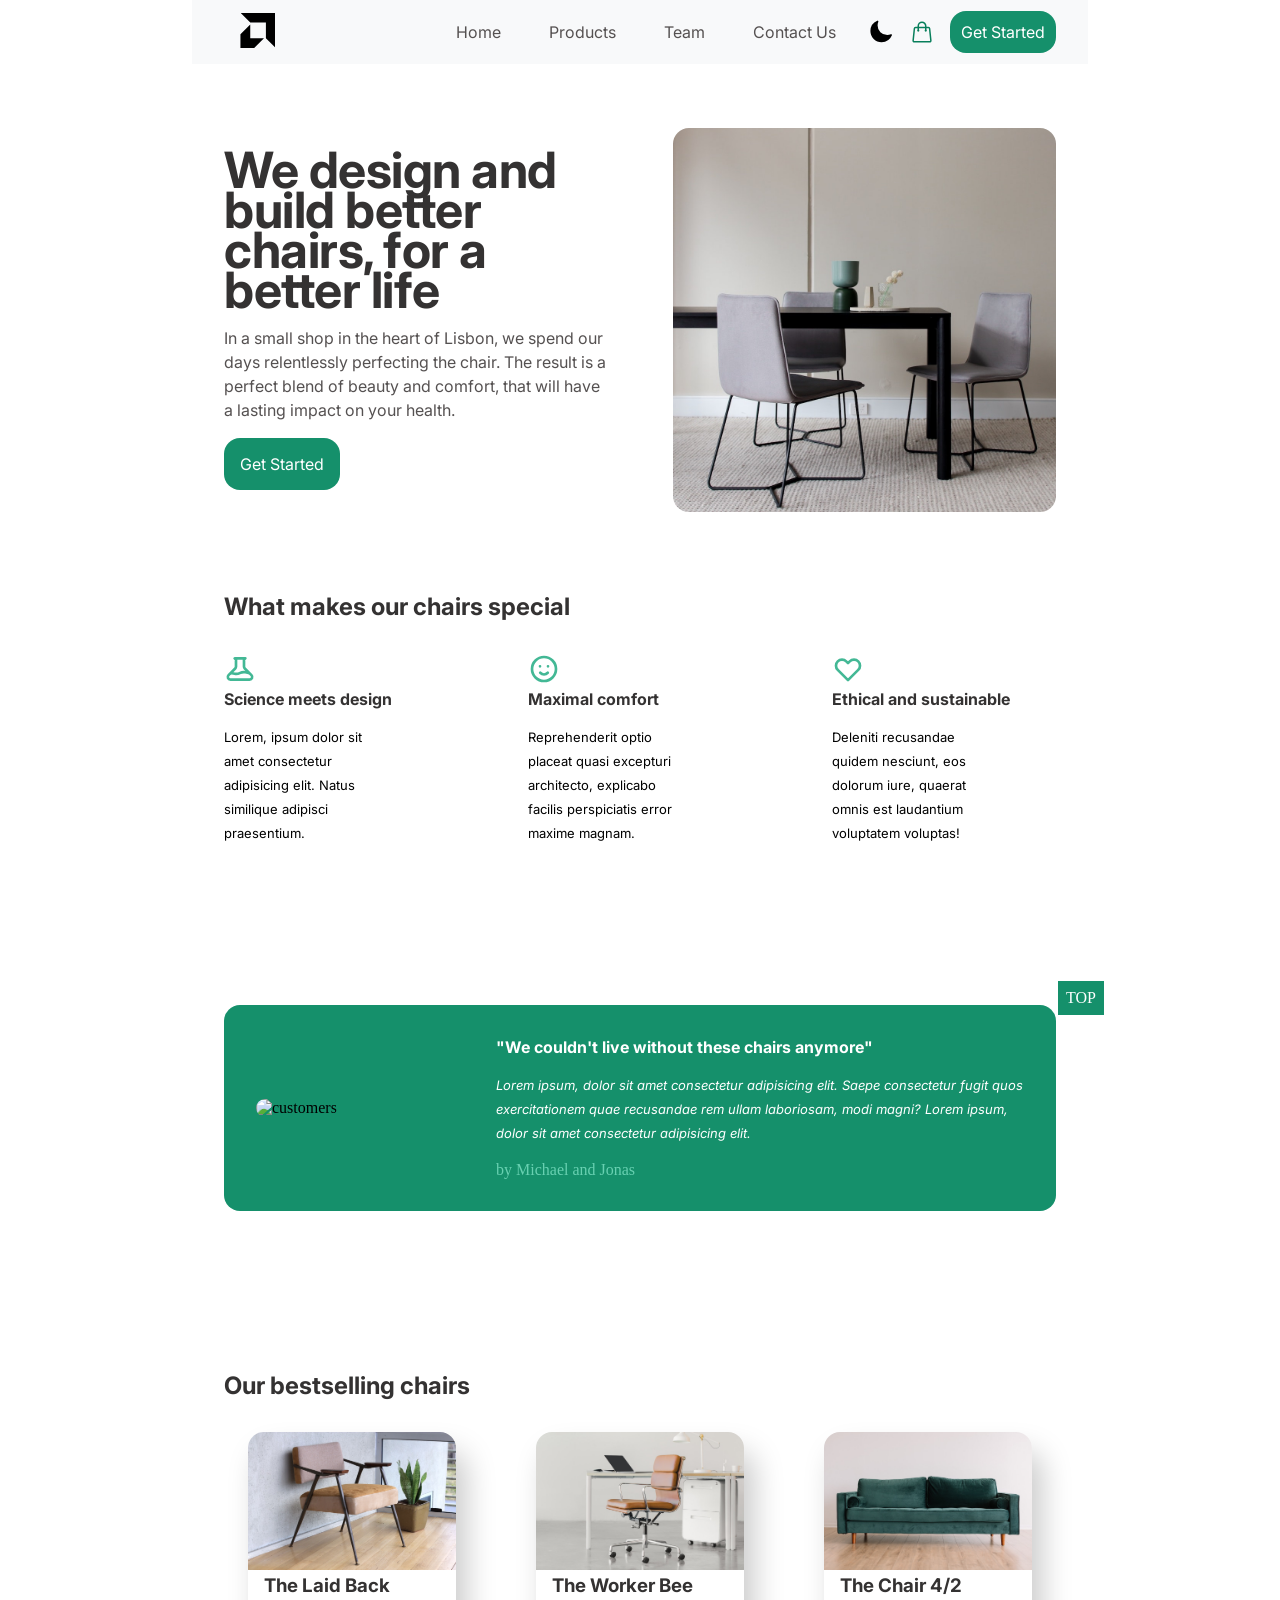
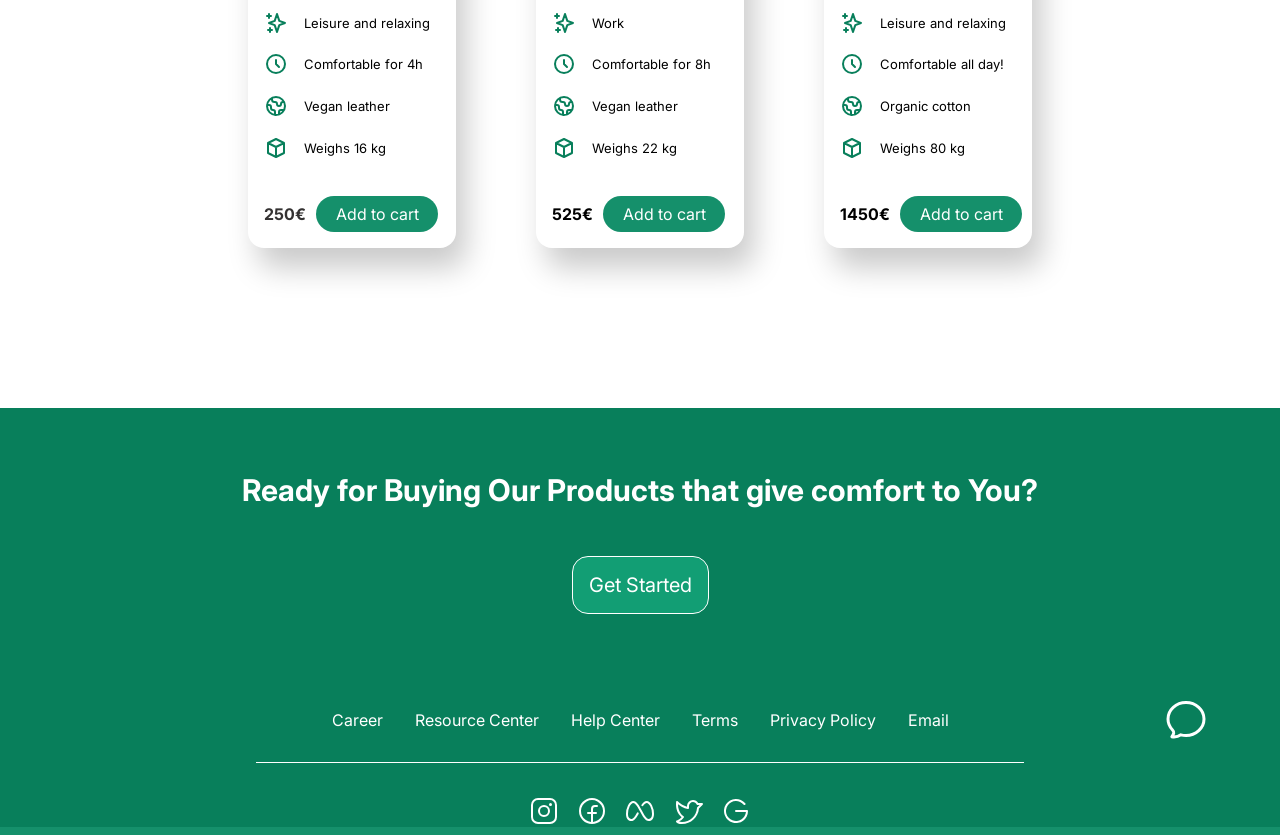
==== ShahidSite.html @ ff683d6e "Initial UI Commit" ====
<!DOCTYPE html>
<html lang="en">
  <head>
    <meta charset="UTF-8" />
    <meta name="viewport" content="width=device-width, initial-scale=1.0" />
    <title>Lahore Furniture</title>
    <link rel="preconnect" href="https://fonts.gstatic.com" />
    <link
      href="https://fonts.googleapis.com/css2?family=Inter:wght@400;500;700&display=swap"
      rel="stylesheet"
    />
    <link rel="stylesheet" href="shahidDesignSite.css" />
    <script defer src="shahidDesign.js"></script>
  </head>
  <body>
    <!-- Navigation bar section  -->
    <div class="Navbar__container NavigationBarBackgroundColor">
      <div class="Navbar__logo">
        <svg
          xmlns="http://www.w3.org/2000/svg"
          width="35"
          height="35"
          class="bi bi-amd"
          viewBox="0 0 16 16"
        >
          <path
            d="m.334 0 4.358 4.359h7.15v7.15l4.358 4.358V0H.334ZM.2 9.72l4.487-4.488v6.281h6.28L6.48 16H.2V9.72Z"
          />
        </svg>
      </div>
      <div class="Navbar__menuContainer">
        <ul class="Navbar__menu">
          <li>
            <a href="#">Home</a>
          </li>
          <li>
            <a href="#products">Products</a>
          </li>
          <li>
            <a href="#">Team</a>
          </li>
          <li>
            <a href="#footer">Contact Us</a>
          </li>
        </ul>
        <svg
          xmlns="http://www.w3.org/2000/svg"
          viewBox="0 0 24 24"
          stroke-width="1.5"
          stroke="currentColor"
          class="w-6 h-6 darkModeIcon"
        >
          <path
            stroke-linecap="round"
            stroke-linejoin="round"
            d="M21.752 15.002A9.718 9.718 0 0118 15.75c-5.385 0-9.75-4.365-9.75-9.75 0-1.33.266-2.597.748-3.752A9.753 9.753 0 003 11.25C3 16.635 7.365 21 12.75 21a9.753 9.753 0 009.002-5.998z"
          />
        </svg>
        <svg
          xmlns="http://www.w3.org/2000/svg"
          fill="none"
          viewBox="0 0 24 24"
          stroke-width="1.5"
          stroke="#087f5b"
          class="w-6 h-6 cartIcon"
        >
          <path
            stroke-linecap="round"
            stroke-linejoin="round"
            d="M15.75 10.5V6a3.75 3.75 0 10-7.5 0v4.5m11.356-1.993l1.263 12c.07.665-.45 1.243-1.119 1.243H4.25a1.125 1.125 0 01-1.12-1.243l1.264-12A1.125 1.125 0 015.513 7.5h12.974c.576 0 1.059.435 1.119 1.007zM8.625 10.5a.375.375 0 11-.75 0 .375.375 0 01.75 0zm7.5 0a.375.375 0 11-.75 0 .375.375 0 01.75 0z"
          />
        </svg>

        <div class="Navbar__getStarted">
          <a class="border_radius" href="#">Get Started</a>
        </div>
      </div>
    </div>
    <!-- <div class="CollectionCart">
      <div class="itemsAdded">
        <ol>
          <li>The Laid Back</li>
          <li>The Laid Back</li>
          <li>The Laid Back</li>
        </ol>
      </div>
    </div> -->
    <!-- Startups Introduction Section  -->
    <div class="Container__companyIntro">
      <header>
        <div class="header__box">
          <h2 class="companyMotivation">
            We design and build better chairs, for a better life
          </h2>

          <p class="CompanyDescription">
            In a small shop in the heart of Lisbon, we spend our days
            relentlessly perfecting the chair. The result is a perfect blend of
            beauty and comfort, that will have a lasting impact on your health.
          </p>
          <a class="border_radius" href="#">Get Started</a>
        </div>
        <img class="border_radius" src="hero.jpg" alt="Photo" />
      </header>

      <section class="section__specialChairs">
        <h2 class="OurSpecialChairs">What makes our chairs special</h2>
        <div class="grids-3-cols">
          <div class="col col1">
            <svg
              xmlns="http://www.w3.org/2000/svg"
              class="features-icon"
              fill="none"
              viewBox="0 0 24 24"
              stroke="currentColor"
            >
              <path
                stroke-linecap="round"
                stroke-linejoin="round"
                stroke-width="2"
                d="M19.428 15.428a2 2 0 00-1.022-.547l-2.387-.477a6 6 0 00-3.86.517l-.318.158a6 6 0 01-3.86.517L6.05 15.21a2 2 0 00-1.806.547M8 4h8l-1 1v5.172a2 2 0 00.586 1.414l5 5c1.26 1.26.367 3.414-1.415 3.414H4.828c-1.782 0-2.674-2.154-1.414-3.414l5-5A2 2 0 009 10.172V5L8 4z"
              />
            </svg>
            <p class="features-title"><strong>Science meets design</strong></p>
            <p class="features-text">
              Lorem, ipsum dolor sit amet consectetur adipisicing elit. Natus
              similique adipisci praesentium.
            </p>
          </div>
          <div class="col col2">
            <svg
              xmlns="http://www.w3.org/2000/svg"
              class="features-icon"
              fill="none"
              viewBox="0 0 24 24"
              stroke="currentColor"
            >
              <path
                stroke-linecap="round"
                stroke-linejoin="round"
                stroke-width="2"
                d="M14.828 14.828a4 4 0 01-5.656 0M9 10h.01M15 10h.01M21 12a9 9 0 11-18 0 9 9 0 0118 0z"
              />
            </svg>
            <p class="features-title">
              <strong>Maximal comfort</strong>
            </p>
            <p class="features-text">
              Reprehenderit optio placeat quasi excepturi architecto, explicabo
              facilis perspiciatis error maxime magnam.
            </p>
          </div>
          <div class="col col3">
            <svg
              xmlns="http://www.w3.org/2000/svg"
              class="features-icon"
              fill="none"
              viewBox="0 0 24 24"
              stroke="currentColor"
            >
              <path
                stroke-linecap="round"
                stroke-linejoin="round"
                stroke-width="2"
                d="M4.318 6.318a4.5 4.5 0 000 6.364L12 20.364l7.682-7.682a4.5 4.5 0 00-6.364-6.364L12 7.636l-1.318-1.318a4.5 4.5 0 00-6.364 0z"
              />
            </svg>
            <p class="features-title">
              <strong>Ethical and sustainable</strong>
            </p>
            <p class="features-text">
              Deleniti recusandae quidem nesciunt, eos dolorum iure, quaerat
              omnis est laudantium voluptatem voluptas!
            </p>
          </div>
        </div>
      </section>
      <section class="bestComment__Section border_radius">
        <div>
          <img src="./customers.jpg" alt="customers" />
        </div>

        <div class="customer_comment">
          <p class="p1">"We couldn't live without these chairs anymore"</p>
          <p class="p2">
            Lorem ipsum, dolor sit amet consectetur adipisicing elit. Saepe
            consectetur fugit quos exercitationem quae recusandae rem ullam
            laboriosam, modi magni? Lorem ipsum, dolor sit amet consectetur
            adipisicing elit.
          </p>
          <p class="customer__name">by Michael and Jonas</p>
        </div>
      </section>

      <!-- best chairs section  -->
      <section class="section__bestChairs" id="products">
        <h2 class="sellingBestChairs">Our bestselling chairs</h2>
        <div class="grid-3-cols">
          <figure class="chair">
            <img src="chair-1.jpg" alt="Chair" />
            <div class="chair-box">
              <div class="chairChracteristics">
                <h3>The Laid Back</h3>
                <ul class="chair-details">
                  <li>
                    <svg
                      xmlns="http://www.w3.org/2000/svg"
                      class="chair-icon"
                      fill="none"
                      viewBox="0 0 24 24"
                      stroke="currentColor"
                    >
                      <path
                        stroke-linecap="round"
                        stroke-linejoin="round"
                        stroke-width="2"
                        d="M5 3v4M3 5h4M6 17v4m-2-2h4m5-16l2.286 6.857L21 12l-5.714 2.143L13 21l-2.286-6.857L5 12l5.714-2.143L13 3z"
                      />
                    </svg>
                    <!-- Span is a generic INLINE text element, it doesn't have any meaning. It's like a div element, but inline -->
                    <span>Leisure and relaxing</span>
                  </li>
                  <li>
                    <svg
                      xmlns="http://www.w3.org/2000/svg"
                      class="chair-icon"
                      fill="none"
                      viewBox="0 0 24 24"
                      stroke="currentColor"
                    >
                      <path
                        stroke-linecap="round"
                        stroke-linejoin="round"
                        stroke-width="2"
                        d="M12 8v4l3 3m6-3a9 9 0 11-18 0 9 9 0 0118 0z"
                      />
                    </svg>
                    <span>Comfortable for 4h</span>
                  </li>
                  <li>
                    <svg
                      xmlns="http://www.w3.org/2000/svg"
                      class="chair-icon"
                      fill="none"
                      viewBox="0 0 24 24"
                      stroke="currentColor"
                    >
                      <path
                        stroke-linecap="round"
                        stroke-linejoin="round"
                        stroke-width="2"
                        d="M3.055 11H5a2 2 0 012 2v1a2 2 0 002 2 2 2 0 012 2v2.945M8 3.935V5.5A2.5 2.5 0 0010.5 8h.5a2 2 0 012 2 2 2 0 104 0 2 2 0 012-2h1.064M15 20.488V18a2 2 0 012-2h3.064M21 12a9 9 0 11-18 0 9 9 0 0118 0z"
                      />
                    </svg>
                    <span>Vegan leather</span>
                  </li>
                  <li>
                    <svg
                      xmlns="http://www.w3.org/2000/svg"
                      class="chair-icon"
                      fill="none"
                      viewBox="0 0 24 24"
                      stroke="currentColor"
                    >
                      <path
                        stroke-linecap="round"
                        stroke-linejoin="round"
                        stroke-width="2"
                        d="M20 7l-8-4-8 4m16 0l-8 4m8-4v10l-8 4m0-10L4 7m8 4v10M4 7v10l8 4"
                      />
                    </svg>
                    <span>Weighs 16 kg</span>
                  </li>
                </ul>
                <div class="chair-price">
                  <strong class="price">250€</strong>
                  <p value="The Laid Black" class="btn btn--small addToCart">
                    Add to cart
                  </p>
                </div>
              </div>
            </div>
          </figure>

          <figure class="chair">
            <img src="chair-2.jpg" alt="Chair" />
            <div class="chair-box">
              <div class="chairChracteristics">
                <h3>The Worker Bee</h3>
                <ul class="chair-details">
                  <li>
                    <svg
                      xmlns="http://www.w3.org/2000/svg"
                      class="chair-icon"
                      fill="none"
                      viewBox="0 0 24 24"
                      stroke="currentColor"
                    >
                      <path
                        stroke-linecap="round"
                        stroke-linejoin="round"
                        stroke-width="2"
                        d="M5 3v4M3 5h4M6 17v4m-2-2h4m5-16l2.286 6.857L21 12l-5.714 2.143L13 21l-2.286-6.857L5 12l5.714-2.143L13 3z"
                      />
                    </svg>
                    <span>Work</span>
                  </li>
                  <li>
                    <svg
                      xmlns="http://www.w3.org/2000/svg"
                      class="chair-icon"
                      fill="none"
                      viewBox="0 0 24 24"
                      stroke="currentColor"
                    >
                      <path
                        stroke-linecap="round"
                        stroke-linejoin="round"
                        stroke-width="2"
                        d="M12 8v4l3 3m6-3a9 9 0 11-18 0 9 9 0 0118 0z"
                      />
                    </svg>
                    <span>Comfortable for 8h</span>
                  </li>
                  <li>
                    <svg
                      xmlns="http://www.w3.org/2000/svg"
                      class="chair-icon"
                      fill="none"
                      viewBox="0 0 24 24"
                      stroke="currentColor"
                    >
                      <path
                        stroke-linecap="round"
                        stroke-linejoin="round"
                        stroke-width="2"
                        d="M3.055 11H5a2 2 0 012 2v1a2 2 0 002 2 2 2 0 012 2v2.945M8 3.935V5.5A2.5 2.5 0 0010.5 8h.5a2 2 0 012 2 2 2 0 104 0 2 2 0 012-2h1.064M15 20.488V18a2 2 0 012-2h3.064M21 12a9 9 0 11-18 0 9 9 0 0118 0z"
                      />
                    </svg>
                    <span>Vegan leather</span>
                  </li>
                  <li>
                    <svg
                      xmlns="http://www.w3.org/2000/svg"
                      class="chair-icon"
                      fill="none"
                      viewBox="0 0 24 24"
                      stroke="currentColor"
                    >
                      <path
                        stroke-linecap="round"
                        stroke-linejoin="round"
                        stroke-width="2"
                        d="M20 7l-8-4-8 4m16 0l-8 4m8-4v10l-8 4m0-10L4 7m8 4v10M4 7v10l8 4"
                      />
                    </svg>
                    <span>Weighs 22 kg</span>
                  </li>
                </ul>
                <div class="chair-price">
                  <strong>525€</strong>
                  <p value="The Worker Bee" class="btn btn--small addToCart">
                    Add to cart
                  </p>
                </div>
              </div>
            </div>
          </figure>

          <figure class="chair">
            <img src="chair-3.jpg" alt="Chair" />
            <div class="chair-box">
              <div class="chairChracteristics">
                <h3>The Chair 4/2</h3>
                <ul class="chair-details">
                  <li>
                    <svg
                      xmlns="http://www.w3.org/2000/svg"
                      class="chair-icon"
                      fill="none"
                      viewBox="0 0 24 24"
                      stroke="currentColor"
                    >
                      <path
                        stroke-linecap="round"
                        stroke-linejoin="round"
                        stroke-width="2"
                        d="M5 3v4M3 5h4M6 17v4m-2-2h4m5-16l2.286 6.857L21 12l-5.714 2.143L13 21l-2.286-6.857L5 12l5.714-2.143L13 3z"
                      />
                    </svg>
                    <span>Leisure and relaxing</span>
                  </li>
                  <li>
                    <svg
                      xmlns="http://www.w3.org/2000/svg"
                      class="chair-icon"
                      fill="none"
                      viewBox="0 0 24 24"
                      stroke="currentColor"
                    >
                      <path
                        stroke-linecap="round"
                        stroke-linejoin="round"
                        stroke-width="2"
                        d="M12 8v4l3 3m6-3a9 9 0 11-18 0 9 9 0 0118 0z"
                      />
                    </svg>
                    <span>Comfortable all day!</span>
                  </li>
                  <li>
                    <svg
                      xmlns="http://www.w3.org/2000/svg"
                      class="chair-icon"
                      fill="none"
                      viewBox="0 0 24 24"
                      stroke="currentColor"
                    >
                      <path
                        stroke-linecap="round"
                        stroke-linejoin="round"
                        stroke-width="2"
                        d="M3.055 11H5a2 2 0 012 2v1a2 2 0 002 2 2 2 0 012 2v2.945M8 3.935V5.5A2.5 2.5 0 0010.5 8h.5a2 2 0 012 2 2 2 0 104 0 2 2 0 012-2h1.064M15 20.488V18a2 2 0 012-2h3.064M21 12a9 9 0 11-18 0 9 9 0 0118 0z"
                      />
                    </svg>
                    <span>Organic cotton</span>
                  </li>
                  <li>
                    <svg
                      xmlns="http://www.w3.org/2000/svg"
                      class="chair-icon"
                      fill="none"
                      viewBox="0 0 24 24"
                      stroke="currentColor"
                    >
                      <path
                        stroke-linecap="round"
                        stroke-linejoin="round"
                        stroke-width="2"
                        d="M20 7l-8-4-8 4m16 0l-8 4m8-4v10l-8 4m0-10L4 7m8 4v10M4 7v10l8 4"
                      />
                    </svg>
                    <span>Weighs 80 kg</span>
                  </li>
                </ul>
                <div class="chair-price">
                  <strong>1450€</strong>
                  <p value="The Chair 4/2" class="btn btn--small addToCart">
                    Add to cart
                  </p>
                </div>
              </div>
            </div>
          </figure>
        </div>
      </section>
    </div>
    <div class="footer" id="footer">
      <div class="footerHeading">
        <h1>Ready for Buying Our Products that give comfort to You?</h1>
        <div class="footerGetStarted">Get Started</div>
      </div>
      <div class="footerMenuDiv">
        <ul class="footerMenu">
          <li><a href="Careers">Career</a></li>
          <li><a href="Careers">Resource Center</a></li>
          <li><a href="Careers">Help Center</a></li>
          <li><a href="Careers">Terms</a></li>
          <li><a href="Careers">Privacy Policy</a></li>
          <li><a href="Careers">Email</a></li>
        </ul>
      </div>
      <div class="footerSocialMediaIcons">
        <svg
          xmlns="http://www.w3.org/2000/svg"
          width="32"
          height="32"
          viewBox="0 0 256 256"
        >
          <path
            d="M128,80a48,48,0,1,0,48,48A48.05,48.05,0,0,0,128,80Zm0,80a32,32,0,1,1,32-32A32,32,0,0,1,128,160ZM176,24H80A56.06,56.06,0,0,0,24,80v96a56.06,56.06,0,0,0,56,56h96a56.06,56.06,0,0,0,56-56V80A56.06,56.06,0,0,0,176,24Zm40,152a40,40,0,0,1-40,40H80a40,40,0,0,1-40-40V80A40,40,0,0,1,80,40h96a40,40,0,0,1,40,40ZM192,76a12,12,0,1,1-12-12A12,12,0,0,1,192,76Z"
          ></path>
        </svg>
        <svg
          xmlns="http://www.w3.org/2000/svg"
          width="32"
          height="32"
          viewBox="0 0 256 256"
        >
          <path
            d="M128,24A104,104,0,1,0,232,128,104.11,104.11,0,0,0,128,24Zm8,191.63V152h24a8,8,0,0,0,0-16H136V112a16,16,0,0,1,16-16h16a8,8,0,0,0,0-16H152a32,32,0,0,0-32,32v24H96a8,8,0,0,0,0,16h24v63.63a88,88,0,1,1,16,0Z"
          ></path>
        </svg>
        <svg
          xmlns="http://www.w3.org/2000/svg"
          width="32"
          height="32"
          viewBox="0 0 256 256"
        >
          <path
            d="M240,149.31c0,16.11-3.17,29.89-9.17,39.84-7.43,12.33-19,18.85-33.39,18.85-27.94,0-47.78-37-68.78-76.22C111.64,100,92.35,64,74,64c-9.38,0-19.94,10-28.25,26.67A138.18,138.18,0,0,0,32,149.31c0,13.2,2.38,24.12,6.88,31.58S49.82,192,58.56,192c15.12,0,30.85-24.54,44.23-48.55a8,8,0,0,1,14,7.8C101.46,178.71,83.07,208,58.56,208c-14.41,0-26-6.52-33.39-18.85-6-10-9.17-23.73-9.17-39.84A154.81,154.81,0,0,1,31.42,83.54C42.82,60.62,57.94,48,74,48c27.94,0,47.77,37,68.78,76.22C159.79,156,179.08,192,197.44,192c8.74,0,15.18-3.63,19.68-11.11S224,162.51,224,149.31a138.18,138.18,0,0,0-13.74-58.64C202,74,191.39,64,182,64c-8.36,0-17.68,7.48-28.51,22.88a8,8,0,1,1-13.08-9.21c9-12.74,23-29.67,41.59-29.67,16.05,0,31.17,12.62,42.57,35.54A154.81,154.81,0,0,1,240,149.31Z"
          ></path>
        </svg>
        <svg
          xmlns="http://www.w3.org/2000/svg"
          width="32"
          height="32"
          viewBox="0 0 256 256"
        >
          <path
            d="M247.39,68.94A8,8,0,0,0,240,64H209.57A48.66,48.66,0,0,0,168.1,40a46.91,46.91,0,0,0-33.75,13.7A47.9,47.9,0,0,0,120,88v6.09C79.74,83.47,46.81,50.72,46.46,50.37a8,8,0,0,0-13.65,4.92c-4.31,47.79,9.57,79.77,22,98.18a110.93,110.93,0,0,0,21.88,24.2c-15.23,17.53-39.21,26.74-39.47,26.84a8,8,0,0,0-3.85,11.93c.75,1.12,3.75,5.05,11.08,8.72C53.51,229.7,65.48,232,80,232c70.67,0,129.72-54.42,135.75-124.44l29.91-29.9A8,8,0,0,0,247.39,68.94Zm-45,29.41a8,8,0,0,0-2.32,5.14C196,166.58,143.28,216,80,216c-10.56,0-18-1.4-23.22-3.08,11.51-6.25,27.56-17,37.88-32.48A8,8,0,0,0,92,169.08c-.47-.27-43.91-26.34-44-96,16,13,45.25,33.17,78.67,38.79A8,8,0,0,0,136,104V88a32,32,0,0,1,9.6-22.92A30.94,30.94,0,0,1,167.9,56c12.66.16,24.49,7.88,29.44,19.21A8,8,0,0,0,204.67,80h16Z"
          ></path>
        </svg>
        <svg
          xmlns="http://www.w3.org/2000/svg"
          width="32"
          height="32"
          viewBox="0 0 256 256"
        >
          <path
            d="M224,128a96,96,0,1,1-21.95-61.09,8,8,0,1,1-12.33,10.18A80,80,0,1,0,207.6,136H128a8,8,0,0,1,0-16h88A8,8,0,0,1,224,128Z"
          ></path>
        </svg>
      </div>
      <div class="chatDiv">
        <svg
          xmlns="http://www.w3.org/2000/svg"
          fill="none"
          viewBox="0 0 24 24"
          stroke-width="1.5"
          stroke="currentColor"
          class="chatIcon"
        >
          <path
            stroke-linecap="round"
            stroke-linejoin="round"
            d="M12 20.25c4.97 0 9-3.694 9-8.25s-4.03-8.25-9-8.25S3 7.444 3 12c0 2.104.859 4.023 2.273 5.48.432.447.74 1.04.586 1.641a4.483 4.483 0 01-.923 1.785A5.969 5.969 0 006 21c1.282 0 2.47-.402 3.445-1.087.81.22 1.668.337 2.555.337z"
          />
        </svg>
      </div>
    </div>
  </body>
</html>
---- shahidDesignSite.css ----
* {
  margin: 0;
  padding: 0;
  box-sizing: border-box;
}
body {
  border-bottom: 8px solid #15906b;
  position: relative;
}
.border_radius {
  border-radius: 1rem;
}

.BodyBackground {
  background-color: rgb(57, 51, 51);
  color: white;
}
/* Navbar Section  */
.NavigationBarBackgroundColor {
  background-color: #f8f9fa;
}
.Navbar__container {
  display: flex;
  justify-content: space-between;
  width: 70%;
  margin: auto;
  align-items: center;
  height: 3rem;
  padding: 2rem;
}
.Navbar__logo {
  font-family: "Lucida Sans", "Lucida Sans Regular", "Lucida Grande",
    "Lucida Sans Unicode", Geneva, Verdana, sans-serif;
  padding: 1rem;
}
.Navbar__menuContainer {
  display: flex;
  justify-content: center;
  align-items: center;
  gap: 1rem;
}
.Navbar__getStarted a {
  background-color: #15906b;
  padding: 0.7rem;
  text-decoration: none;
  color: white;
  font-family: "inter", sans-serif;
}
.Navbar__getStarted a:hover {
  background-color: #4ebc9b;
}
.darkModeIcon {
  width: 1.6rem;
  cursor: pointer;
}
.cartIcon {
  width: 1.5rem;
  cursor: pointer;
}
/* .CollectionCart {
  background-color: #087f5b;
  width: 15rem;
  margin-left: 60%;
  padding: 2rem;
  color: white;
  font-family: "Inter";
  border-radius: 1rem;
} */
.CollectionCart div ol li {
  margin-top: 0.4rem;
  margin-left: 2rem;
  /* background-color: rgb(62, 54, 54); */
}

.Navbar__menu {
  display: flex;
  list-style: none;
  gap: 3rem;
  padding: 1rem;
}
.Navbar__menu li a {
  color: rgb(85, 81, 81);
  text-decoration: none;
  font-family: "Inter", sans-serif;
}
.Navbar__menu li a:hover {
  color: rgb(188, 177, 177);
}

/* Company intro section  */
.Container__companyIntro {
  /* border: 1px solid rgb(18, 106, 161); */
  width: 65%;
  margin: auto;
  clear: both;
}

header {
  display: grid;
  grid-template-columns: repeat(2, 1fr);
  column-gap: 65px;
  margin-top: 64px;
}
.header__box {
  align-self: center;
}
.companyMotivation {
  color: rgb(52, 50, 50);
}
.header__box h2 {
  font-family: "Inter", sans-serif;
  line-height: 2.5rem;
  font-size: 50px;

  letter-spacing: -0.5px;
}
.CompanyDescription {
  color: rgb(85, 81, 81);
}
.header__box p {
  font-family: "Inter", sans-serif;
  line-height: 1.5rem;
  margin-top: 1rem;
}

header img {
  width: 100%;
}
header a {
  display: inline-block;
  margin-top: 1rem;
  text-decoration: none;
  font-family: "Inter", sans-serif;
  background-color: #15906b;
  padding: 1rem 1rem 1rem 1rem;

  color: White;
}
header a:hover {
  background-color: #4ebc9b;
}

/* special product sections  */
.section__specialChairs {
  margin-top: 5rem;

  margin-bottom: 10rem;
}
.OurSpecialChairs {
  color: rgb(52, 50, 50);
}

.section__specialChairs h2 {
  margin: 0rem 0rem 2rem 0rem;
  font-family: "Inter", sans-serif;

  font-size: x-large;
}
.grids-3-cols {
  display: grid;
  grid-template-columns: repeat(3, 1fr);
  column-gap: 80px;
}

.features-icon {
  width: 2rem;
  color: #43b895;
}
.col .features-title {
  font-family: "Inter";

  color: rgb(52, 50, 50);
}
.col .features-text {
  margin-top: 1rem;
  font-family: "inter";
  line-height: 1.5rem;
  font-size: small;
  width: 10rem;
}

/* //Customers Section */
.bestComment__Section {
  display: flex;
  align-items: center;
  background-color: #15906b;
  padding: 2rem;
  margin-bottom: 10rem;
  position: relative;
  justify-content: space-between;
  /* width: 90%rem; */
}
.bestComment__Section img {
  width: 15rem;

  border-radius: 0.7rem;
}

.p1 {
  font-weight: bold;
  font-family: "inter", sans-serif;
  color: rgb(52, 50, 50);
  color: white;
}
.p2 {
  color: white;
  line-height: 1.5rem;
  margin-top: 1rem;
  font-family: "Inter", sans-serif;
  font-size: small;
  width: 33rem;
  font-style: italic;
}
.customer__name {
  margin-top: 1rem;
  color: #68d0b1;
}

.bestComment__Section::before {
  content: "TOP";
  display: inline;
  top: -1.5rem;
  right: -3rem;
  position: absolute;
  background-color: #15906b;
  padding: 0.5rem 0.5rem;
  color: white;
}

/* Best Selling Chairs  */
.section__bestChairs {
  margin-bottom: 10rem;
}
.sellingBestChairs {
  color: rgb(52, 50, 50);
}
.section__bestChairs h2 {
  margin-bottom: 2rem;
  font-family: "inter";
}
.chair {
  box-shadow: 10px 20px 30px rgba(0, 0, 0, 0.213);
}

.grid-3-cols {
  display: grid;
  grid-template-columns: repeat(3, 1fr);
  justify-items: center;
  align-items: center;
  gap: 2rem;
}
.grid-3-cols figure {
  border-radius: 1rem;
}

.chair-icon {
  stroke: #087f5b;
  width: 30px;
  height: 24px;
}
figure img {
  width: 13rem;
  border-top-left-radius: 1rem;
  border-top-right-radius: 1rem;
}
.chair-box {
  /* margin-top: 1rem; */
  border-bottom-left-radius: 1rem;
  border-bottom-right-radius: 1rem;
  margin-bottom: 1rem;
}
.chair-box h3 {
  font-family: "Inter";
  color: rgb(52, 50, 50);
}

.chair-details li {
  line-height: 2rem;
  font-family: "Inter";
  font-size: small;
  list-style: none;
  /* padding-left: 1rem; */
  display: flex;
  margin-top: 0.6rem;
}
.chairChracteristics {
  margin-left: 1rem;
}
.chair-details li svg {
  /* margin-top: 1.5rem; */
  align-self: center;
}
.chair-icon {
  stroke: #087f5b;
  width: 24px;
  height: 24px;
}
.price {
  color: rgb(52, 50, 50);
}

.chair-price {
  font-family: "Inter";
  margin-top: 2rem;
  justify-self: center;
}

.chair-price p {
  display: inline-block;
  margin-left: 0.4rem;
  text-decoration: none;
  color: white;
  background-color: #15906b;
  padding: 0.5rem 1.2rem 0.5rem 1.2rem;
  border-radius: 1.5rem;
  cursor: pointer;
}
.chair-price p:hover {
  background-color: #4ebc9b;
}

/* Footer Section Designing  */
.footer {
  background-color: #087f5b;

  margin-top: 10rem;
}
.footerHeading {
  width: 50rem;
  margin: auto;
  display: flex;
  flex-direction: column;
  justify-content: center;
  align-items: center;
  color: white;
  font-family: "Inter";
  font-size: 15px;
}
.footerHeading h1 {
  margin-top: 4rem;
}
.footerGetStarted {
  text-decoration: none;
  margin-top: 3rem;
  background-color: #129e74;
  font-size: 14px;
  color: #495057;
  padding: 1rem;
  border-radius: 1rem;
  cursor: pointer;
  font-family: "Inter";
  font-size: 20px;
  border: 0.5px solid white;
  color: white;
}
.footerGetStarted:hover {
  background-color: #0b7d5b;
}
.footerMenuDiv {
  border-bottom: 1px solid white;
  align-items: center;
  justify-content: center;
  width: 60%;
  margin: auto;
}
.footerMenu {
  display: flex;
  list-style: none;
  gap: 2rem;
  margin-top: 6rem;
  justify-content: center;
  align-items: center;
  font-family: "Inter";
  margin-bottom: 2rem;
}
.footerMenu li a {
  text-decoration: none;
  color: white;
}
.chatDiv {
  width: 3rem;
  position: absolute;
  bottom: 5rem;
  right: -10px;
  color: white;
  margin-right: 5rem;
}

.footerSocialMediaIcons {
  margin: auto;
  display: flex;
  justify-content: center;
  align-items: center;
  gap: 1rem;
  margin-top: 2rem;
}
.footerSocialMediaIcons svg {
  fill: white;
}

figure li span {
  margin-left: 1rem;
}
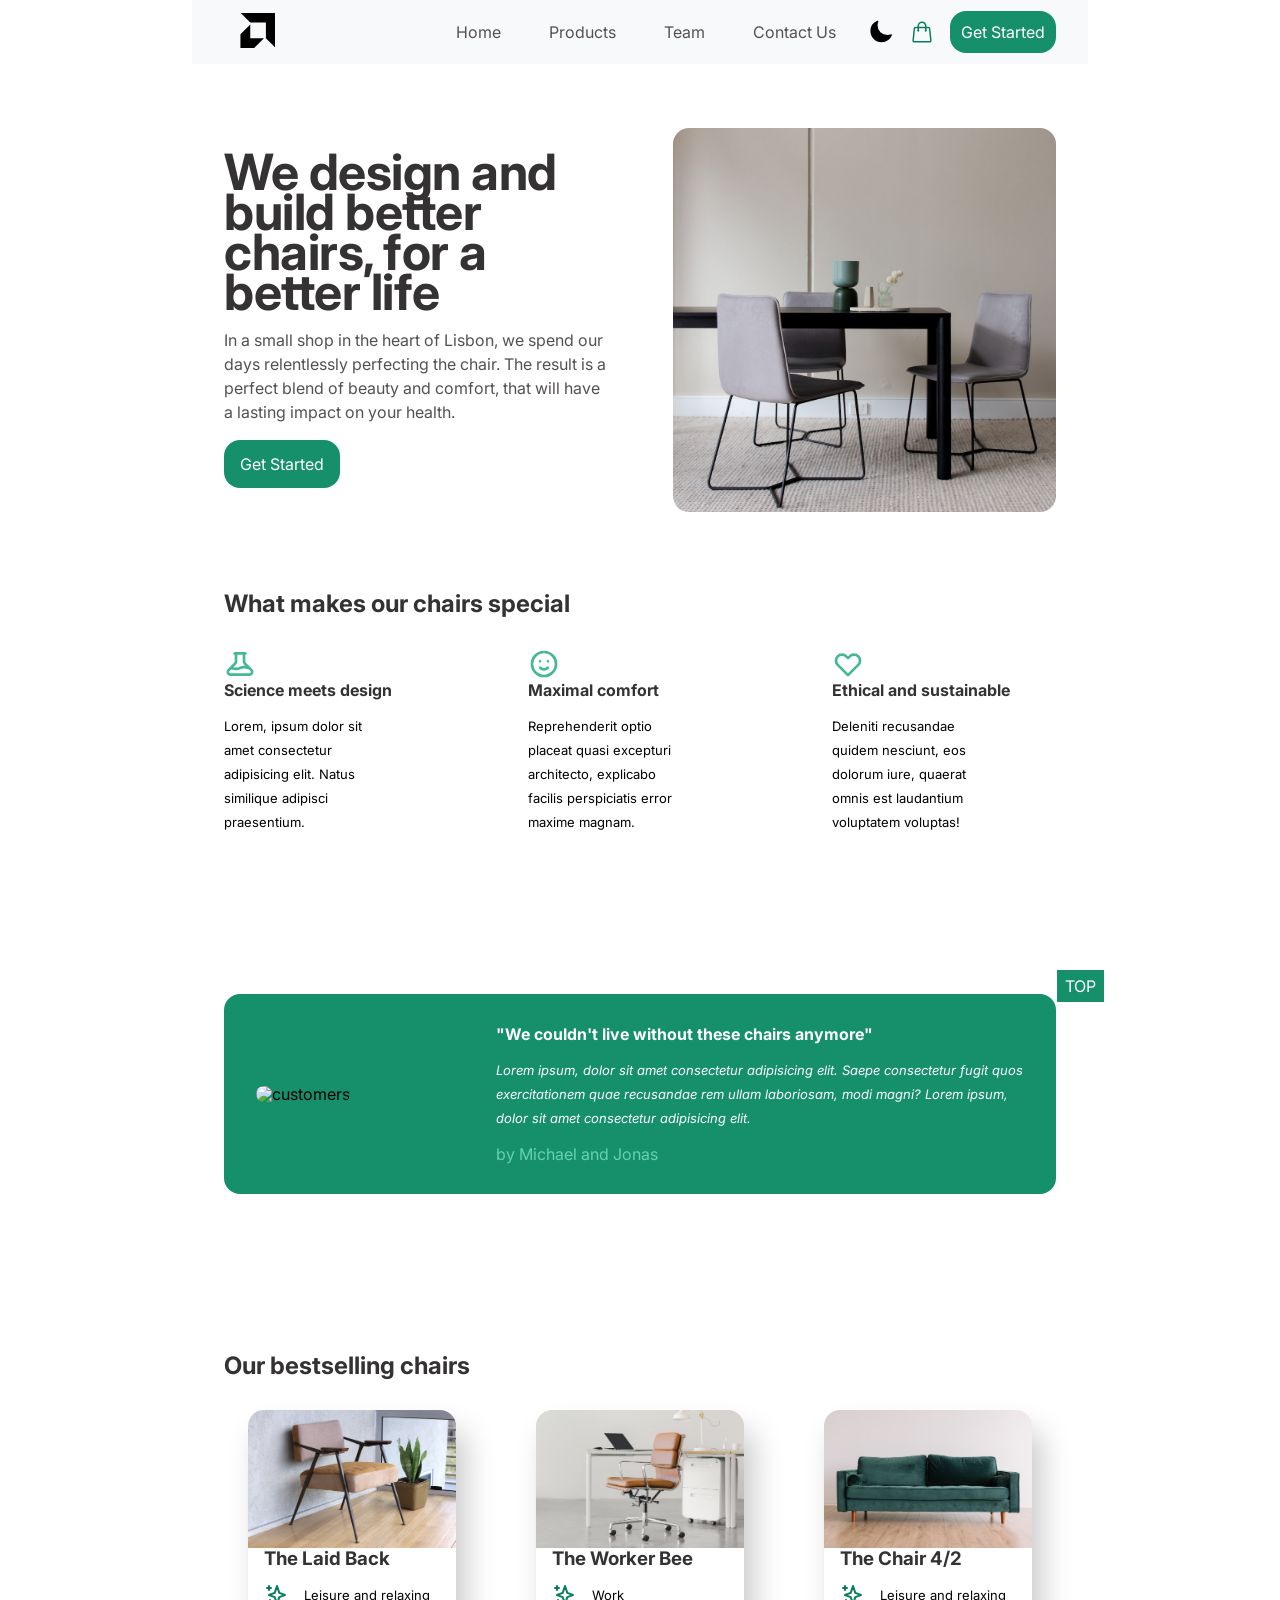
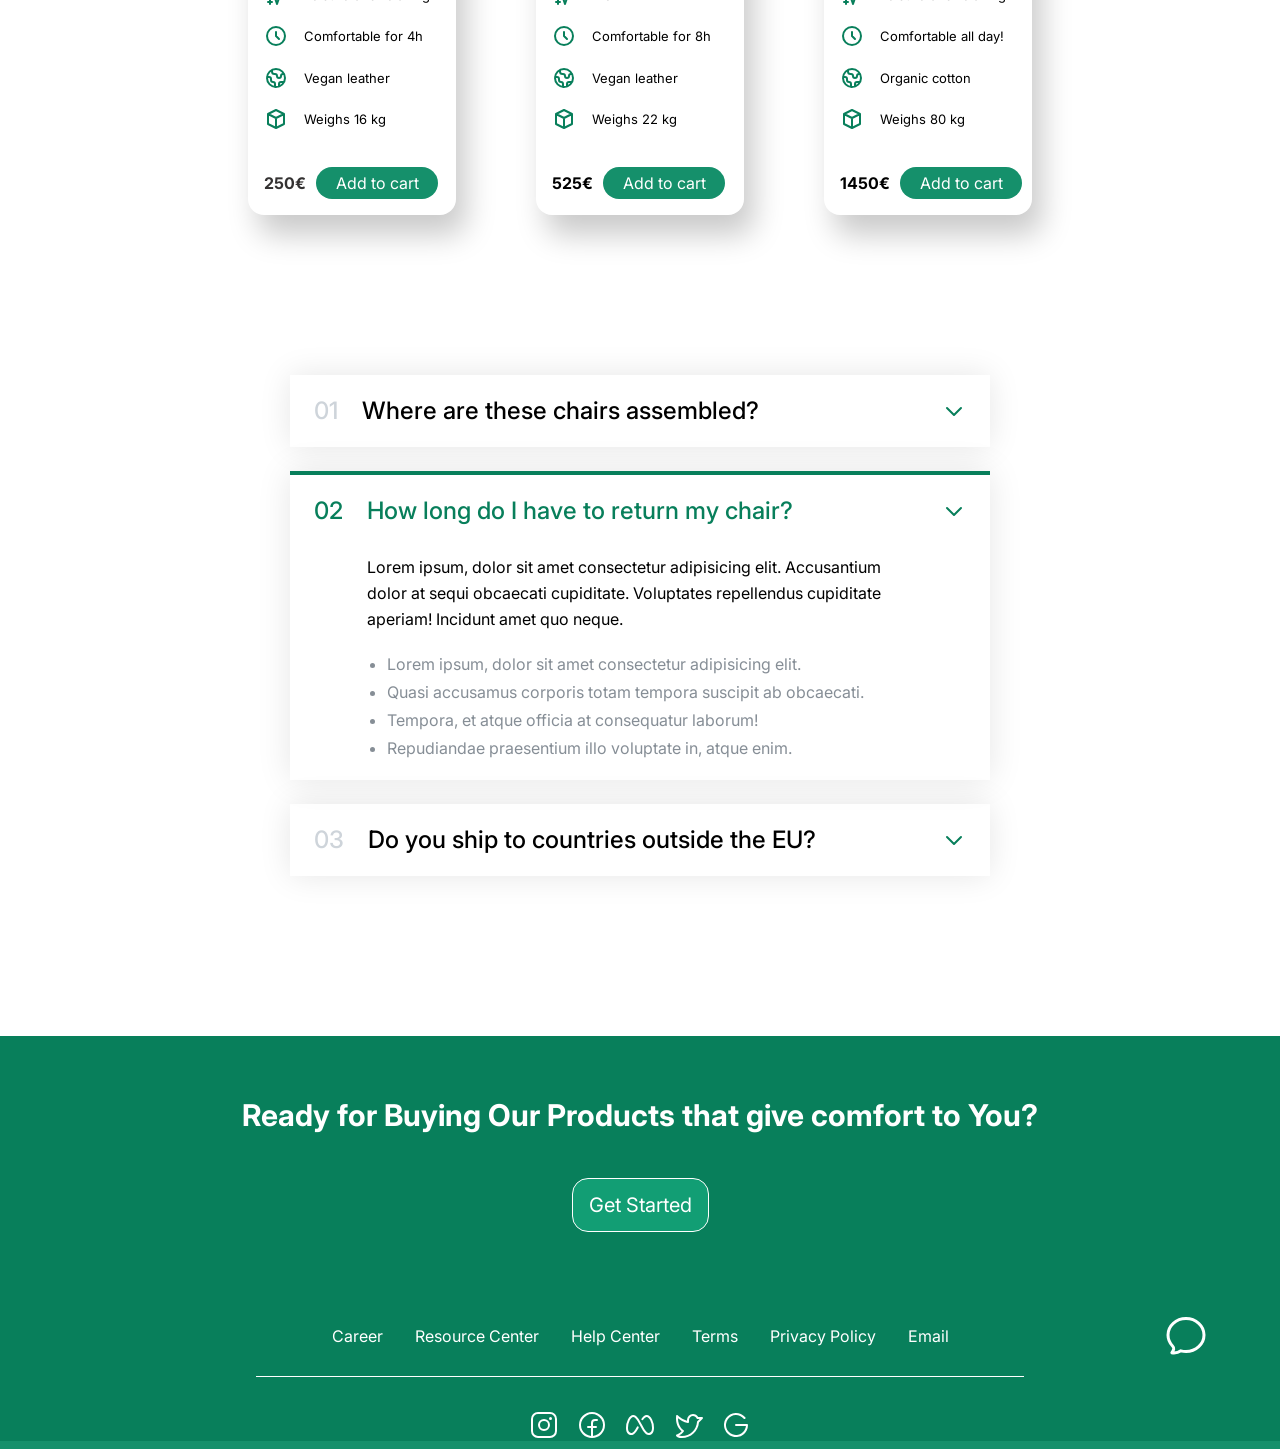
==== commit fc6ca056: "Accordion Added to Site" ====
--- a/ShahidSite.html
+++ b/ShahidSite.html
@@ -453,6 +453,117 @@
           </figure>
         </div>
       </section>
+      <section>
+        <div class="accordion">
+          <div class="item">
+            <p class="number">01</p>
+            <p class="text">Where are these chairs assembled?</p>
+            <svg
+              xmlns="http://www.w3.org/2000/svg"
+              class="icon"
+              fill="none"
+              viewBox="0 0 24 24"
+              stroke="currentColor"
+            >
+              <path
+                stroke-linecap="round"
+                stroke-linejoin="round"
+                stroke-width="2"
+                d="M19 9l-7 7-7-7"
+              />
+            </svg>
+            <div class="hidden-box">
+              <p>
+                Lorem ipsum, dolor sit amet consectetur adipisicing elit.
+                Accusantium dolor at sequi obcaecati cupiditate. Voluptates
+                repellendus cupiditate aperiam! Incidunt amet quo neque.
+              </p>
+              <ul>
+                <li>
+                  Lorem ipsum, dolor sit amet consectetur adipisicing elit.
+                </li>
+                <li>
+                  Quasi accusamus corporis totam tempora suscipit ab obcaecati.
+                </li>
+                <li>Tempora, et atque officia at consequatur laborum!</li>
+                <li>Repudiandae praesentium illo voluptate in, atque enim.</li>
+              </ul>
+            </div>
+          </div>
+
+          <div class="item open">
+            <p class="number">02</p>
+            <p class="text">How long do I have to return my chair?</p>
+            <svg
+              xmlns="http://www.w3.org/2000/svg"
+              class="icon"
+              fill="none"
+              viewBox="0 0 24 24"
+              stroke="currentColor"
+            >
+              <path
+                stroke-linecap="round"
+                stroke-linejoin="round"
+                stroke-width="2"
+                d="M19 9l-7 7-7-7"
+              />
+            </svg>
+            <div class="hidden-box">
+              <p>
+                Lorem ipsum, dolor sit amet consectetur adipisicing elit.
+                Accusantium dolor at sequi obcaecati cupiditate. Voluptates
+                repellendus cupiditate aperiam! Incidunt amet quo neque.
+              </p>
+              <ul>
+                <li>
+                  Lorem ipsum, dolor sit amet consectetur adipisicing elit.
+                </li>
+                <li>
+                  Quasi accusamus corporis totam tempora suscipit ab obcaecati.
+                </li>
+                <li>Tempora, et atque officia at consequatur laborum!</li>
+                <li>Repudiandae praesentium illo voluptate in, atque enim.</li>
+              </ul>
+            </div>
+          </div>
+
+          <div class="item">
+            <p class="number">03</p>
+            <p class="text">Do you ship to countries outside the EU?</p>
+            <svg
+              xmlns="http://www.w3.org/2000/svg"
+              class="icon"
+              fill="none"
+              viewBox="0 0 24 24"
+              stroke="currentColor"
+            >
+              <path
+                stroke-linecap="round"
+                stroke-linejoin="round"
+                stroke-width="2"
+                d="M19 9l-7 7-7-7"
+              />
+            </svg>
+            <div class="hidden-box">
+              <p>
+                Lorem ipsum, dolor sit amet consectetur adipisicing elit.
+                Accusantium dolor at sequi obcaecati cupiditate. Voluptates
+                repellendus cupiditate aperiam! Incidunt amet quo neque.
+              </p>
+              <ul>
+                <li>
+                  Lorem ipsum, dolor sit amet consectetur adipisicing elit.
+                </li>
+                <li>
+                  Quasi accusamus corporis totam tempora suscipit ab obcaecati.
+                </li>
+                <li>Tempora, et atque officia at consequatur laborum!</li>
+                <li>Repudiandae praesentium illo voluptate in, atque enim.</li>
+              </ul>
+            </div>
+          </div>
+        </div>
+      </section>
     </div>
     <div class="footer" id="footer">
       <div class="footerHeading">
--- a/shahidDesignSite.css
+++ b/shahidDesignSite.css
@@ -2,10 +2,12 @@
   margin: 0;
   padding: 0;
   box-sizing: border-box;
+  font-family: "Inter", sans-serif;
 }
 body {
   border-bottom: 8px solid #15906b;
   position: relative;
+  line-height: 1;
 }
 .border_radius {
   border-radius: 1rem;
@@ -319,6 +321,77 @@
   background-color: #4ebc9b;
 }
 
+/* Accordion Section  */
+.accordion {
+  width: 700px;
+  margin: 100px auto;
+
+  display: flex;
+  flex-direction: column;
+  gap: 24px;
+}
+
+.item {
+  box-shadow: 0 0 32px rgba(0, 0, 0, 0.1);
+  padding: 24px;
+
+  display: grid;
+  grid-template-columns: auto 1fr auto;
+  column-gap: 24px;
+  row-gap: 32px;
+  align-items: center;
+}
+
+.number,
+.text {
+  font-size: 24px;
+  font-weight: 500;
+  /* color: #087f5b; */
+}
+
+.number {
+  color: #ced4da;
+}
+
+.icon {
+  width: 24px;
+  heigh: 24px;
+  stroke: #087f5b;
+}
+
+.hidden-box {
+  grid-column: 2;
+  display: none;
+}
+
+.hidden-box p {
+  line-height: 1.6;
+  margin-bottom: 24px;
+}
+
+.hidden-box ul {
+  color: #868e96;
+  margin-left: 20px;
+
+  display: flex;
+  flex-direction: column;
+  gap: 12px;
+}
+
+/* OPEN STATE */
+.open {
+  border-top: 4px solid #087f5b;
+}
+
+.open .hidden-box {
+  display: block;
+}
+
+.open .number,
+.open .text {
+  color: #087f5b;
+}
+
 /* Footer Section Designing  */
 .footer {
   background-color: #087f5b;
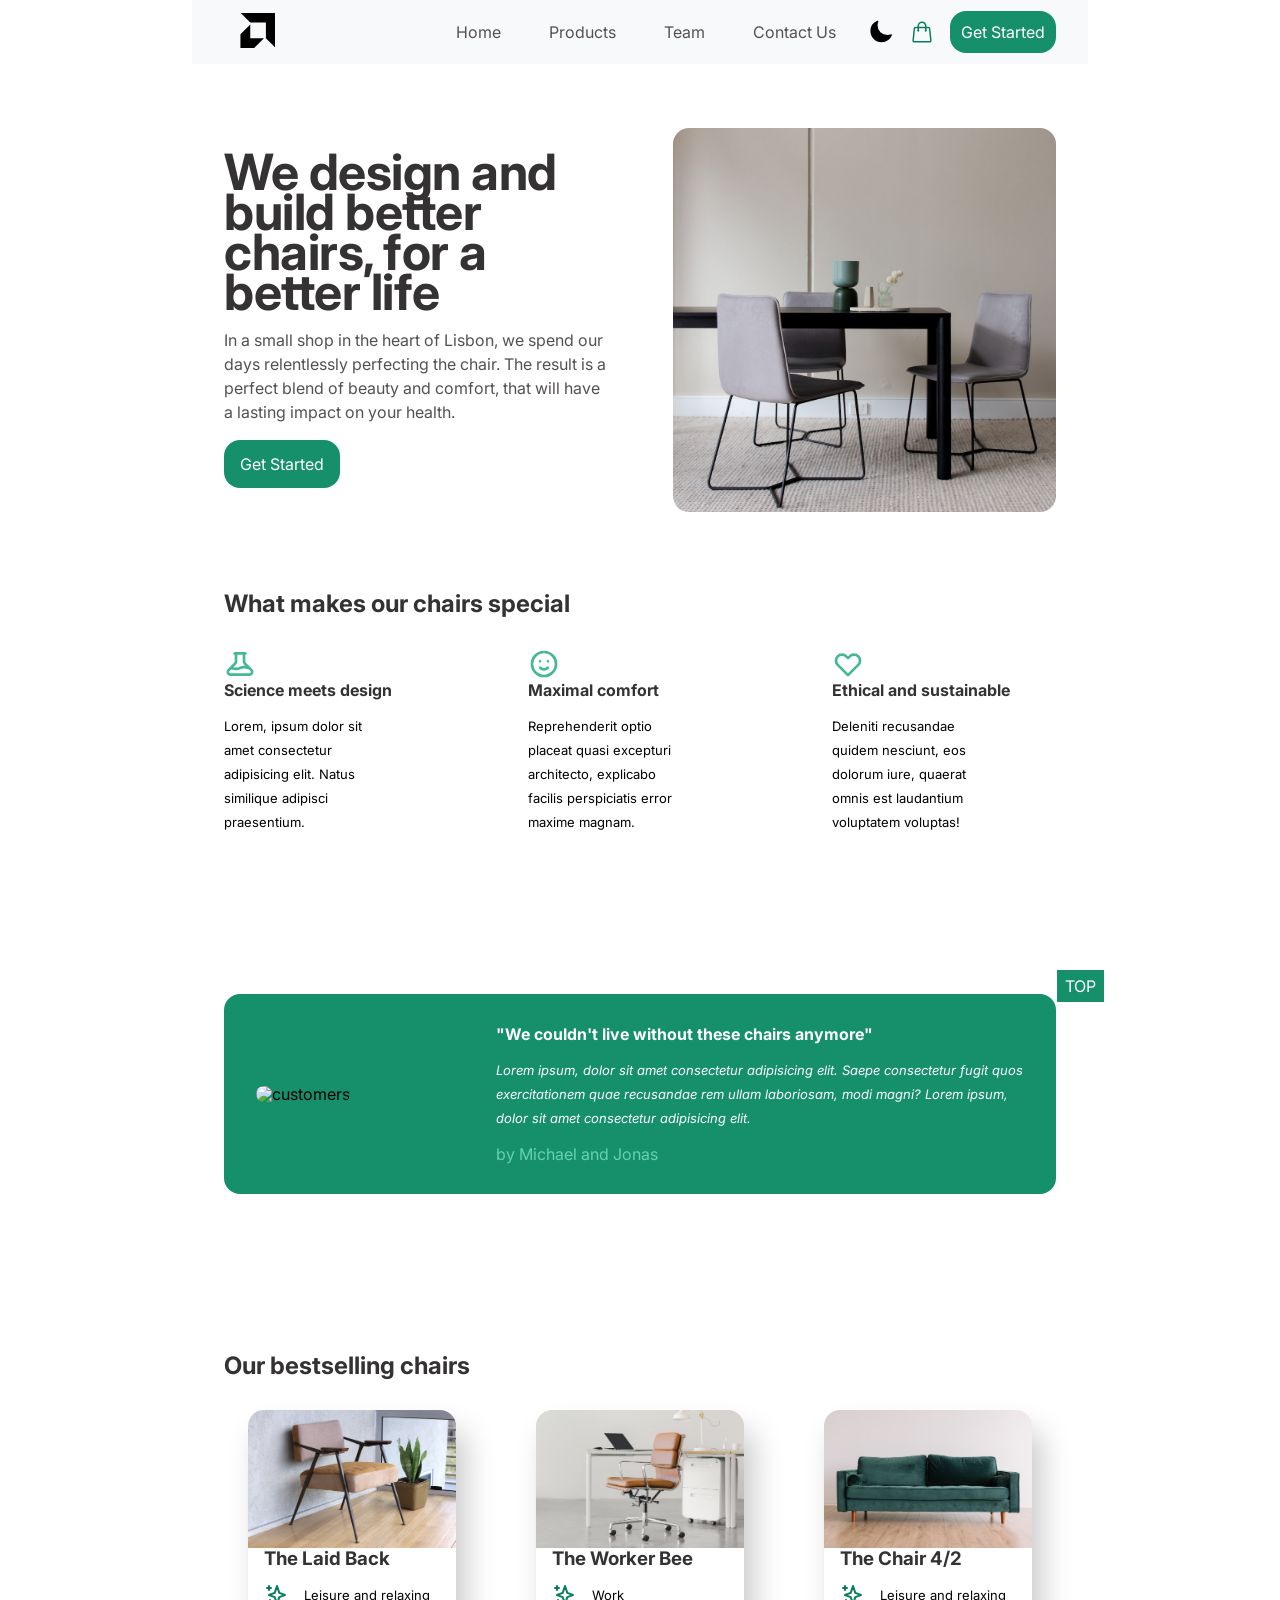
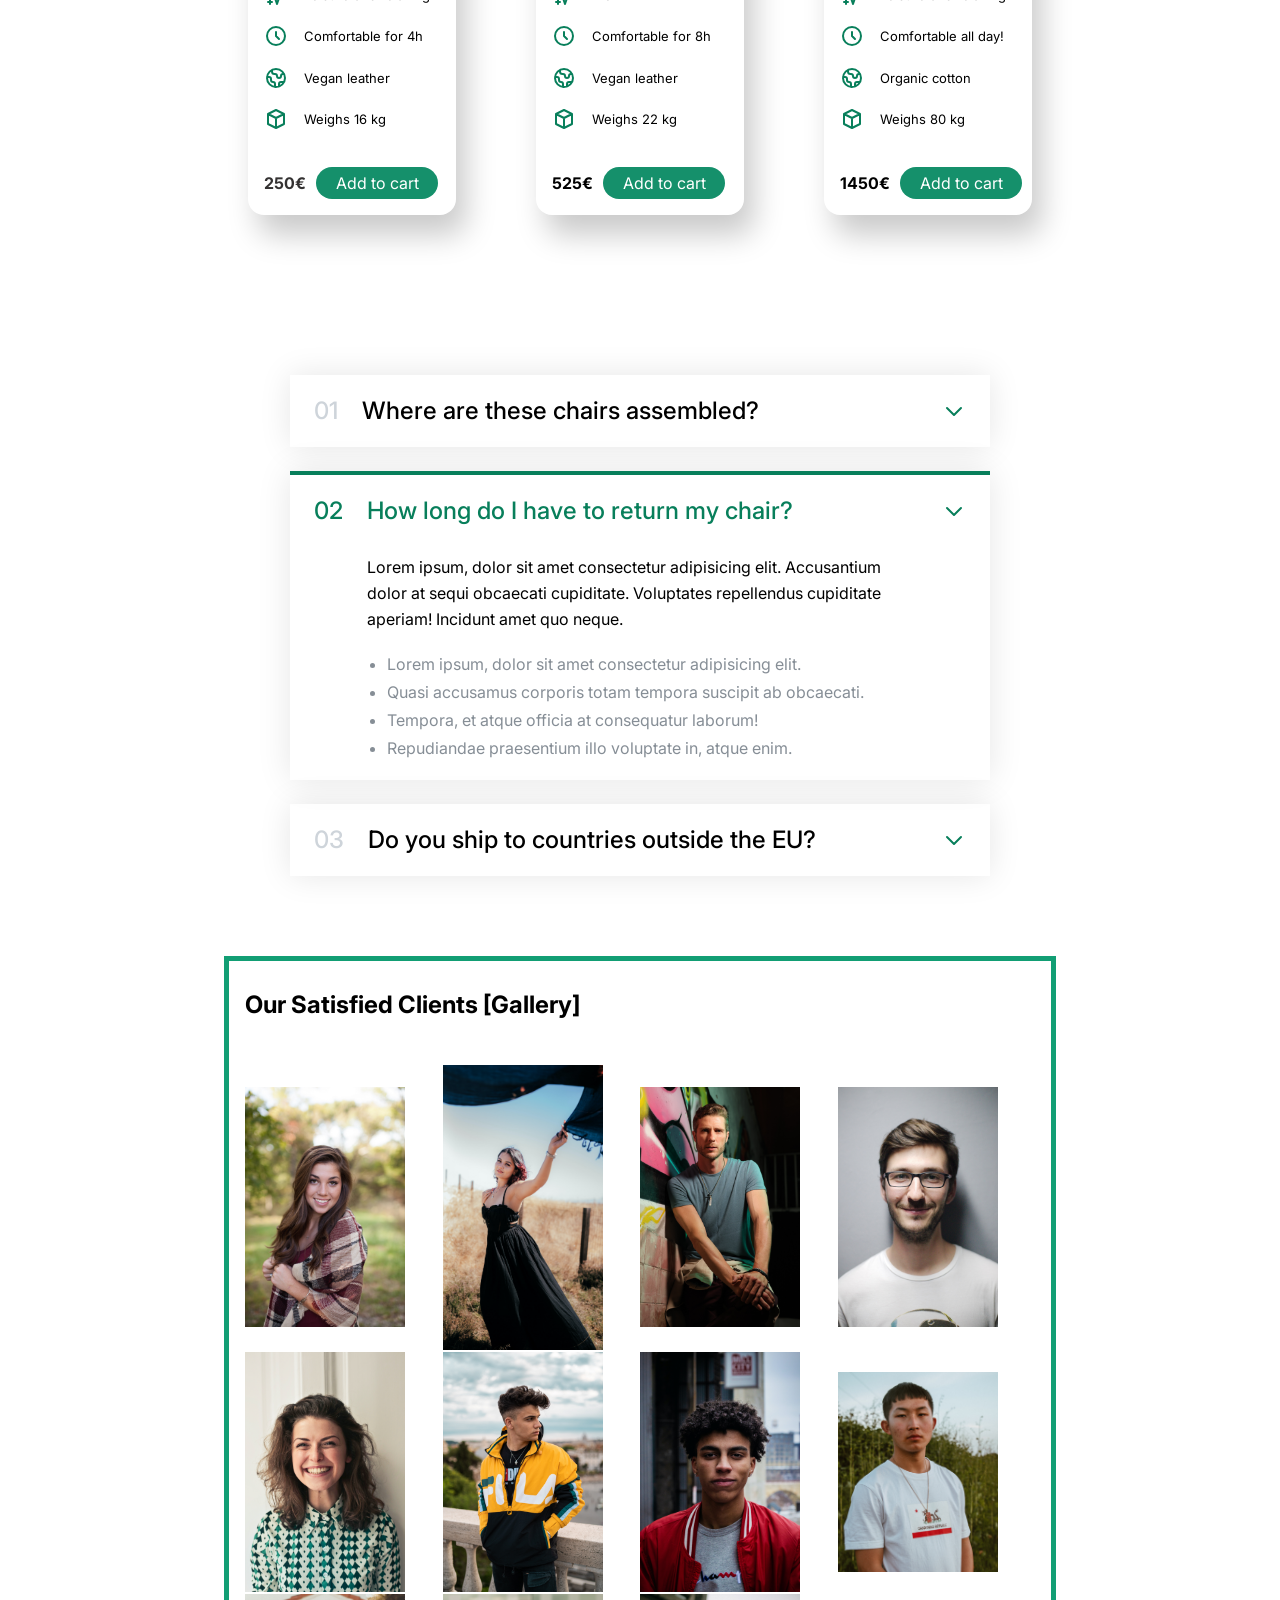
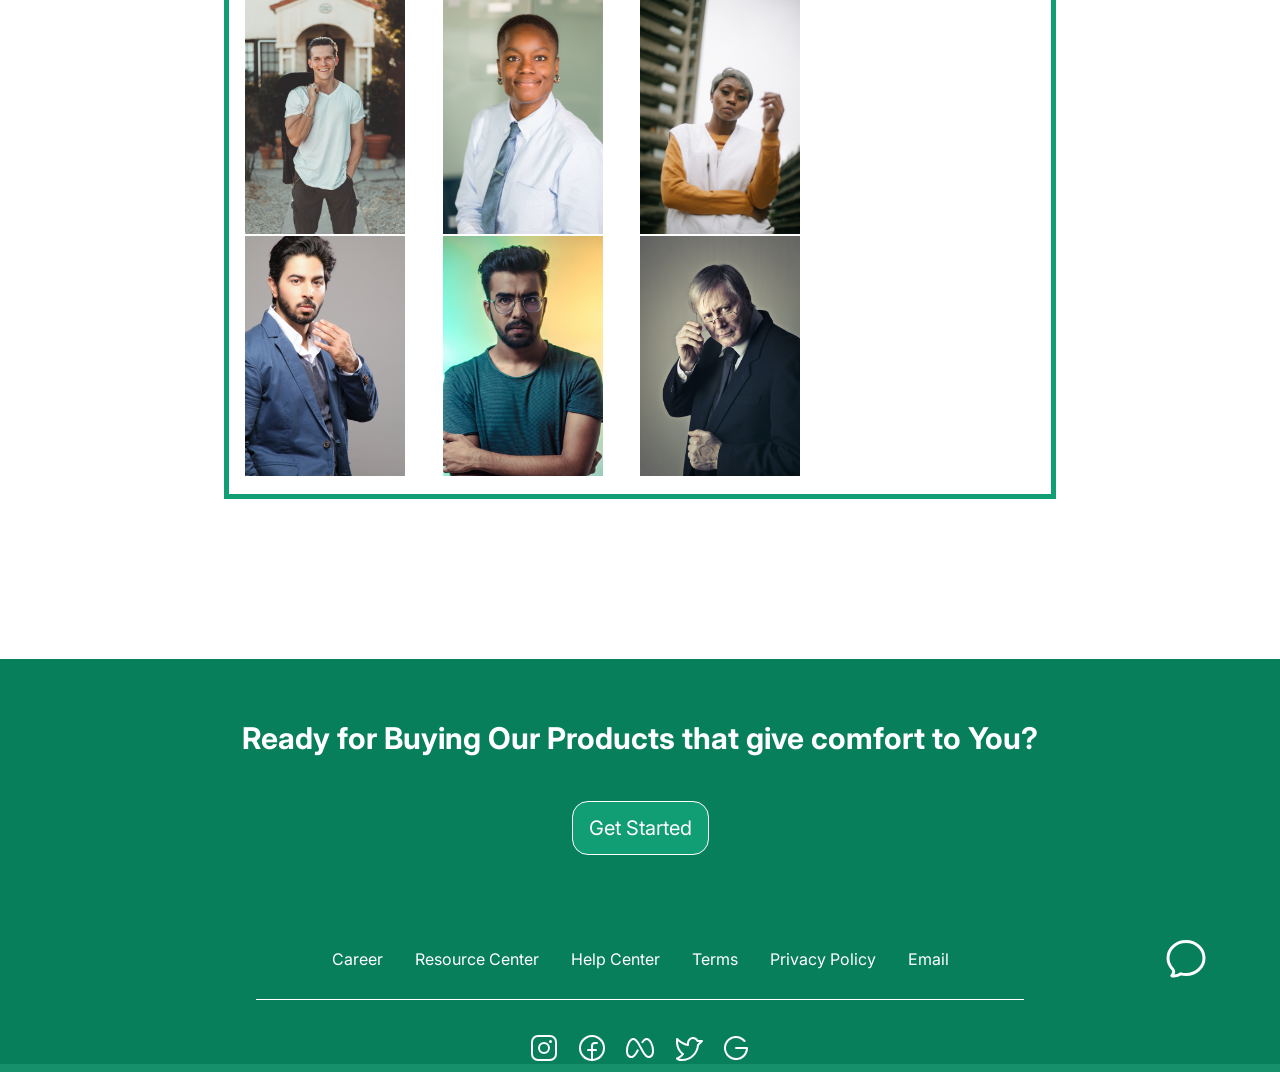
==== commit 83635ca9: "Gallery Added before footer" ====
--- a/ShahidSite.html
+++ b/ShahidSite.html
@@ -564,6 +564,59 @@
           </div>
         </div>
       </section>
+      <section class="CustomersProfilesSection">
+        <h2 class="clientsSatisfy">Our Satisfied Clients [Gallery]</h2>
+        <div class="Galeries__section">
+          <div class="gallery01">
+            <img src="./gallery/gallery01.jpg" alt="" />
+          </div>
+          <div class="gallery02">
+            <img src="./gallery/gallery02.jpg" alt="" />
+          </div>
+          <div class="gallery03">
+            <img src="./gallery/gallery03.jpg" alt="" />
+          </div>
+          <div class="gallery04">
+            <img src="./gallery/gallery04.jpg" alt="" />
+          </div>
+          <div class="gallery05">
+            <img src="./gallery/gallery05.jpg" alt="" />
+          </div>
+          <div class="gallery06">
+            <img src="./gallery/gallery06.jpg" alt="" />
+          </div>
+          <div class="gallery07">
+            <img src="./gallery/gallery07.jpg" alt="" />
+          </div>
+          <div class="gallery08">
+            <img src="./gallery/gallery08.jpg" alt="" />
+          </div>
+          <div class="gallery09">
+            <img src="./gallery/gallery09.jpg" alt="" />
+          </div>
+          <div class="gallery10">
+            <img src="./gallery/gallery10.jpg" alt="" />
+          </div>
+          <div class="gallery11">
+            <img src="./gallery/gallery11.jpg" alt="" />
+          </div>
+          <div class="gallery12">
+            <img src="./gallery/gallery12.jpg" alt="" />
+          </div>
+          <div class="gallery13">
+            <img src="./gallery/gallery13.jpg" alt="" />
+          </div>
+          <div class="gallery14">
+            <img src="./gallery/gallery14.jpg" alt="" />
+          </div>
+          <div class="gallery15">
+            <img src="./gallery/gallery15.jpg" alt="" />
+          </div>
+          <div class="gallery16">
+            <img src="./gallery/gallery16.jpg" alt="" />
+          </div>
+        </div>
+      </section>
     </div>
     <div class="footer" id="footer">
       <div class="footerHeading">
--- a/shahidDesignSite.css
+++ b/shahidDesignSite.css
@@ -329,6 +329,7 @@
   display: flex;
   flex-direction: column;
   gap: 24px;
+  margin-bottom: 5rem;
 }
 
 .item {
@@ -355,7 +356,7 @@
 
 .icon {
   width: 24px;
-  heigh: 24px;
+  height: 24px;
   stroke: #087f5b;
 }
 
@@ -474,3 +475,30 @@
 figure li span {
   margin-left: 1rem;
 }
+
+/* Galeries of Site Section  */
+
+.CustomersProfilesSection {
+  border: 5px solid #129e74;
+  margin-top: 5rem;
+}
+.Galeries__section {
+  display: grid;
+  grid-template-columns: repeat(4, 1fr);
+  justify-content: center;
+  align-items: center;
+  padding: 1rem;
+}
+.Galeries__section div img {
+  width: 10rem;
+}
+.clientsSatisfy h2 {
+  color: rgb(52, 50, 50);
+}
+
+.clientsSatisfy {
+  margin-top: 2rem;
+  margin-left: 1rem;
+  margin-bottom: 2rem;
+  font-family: "Inter", sans-serif;
+}
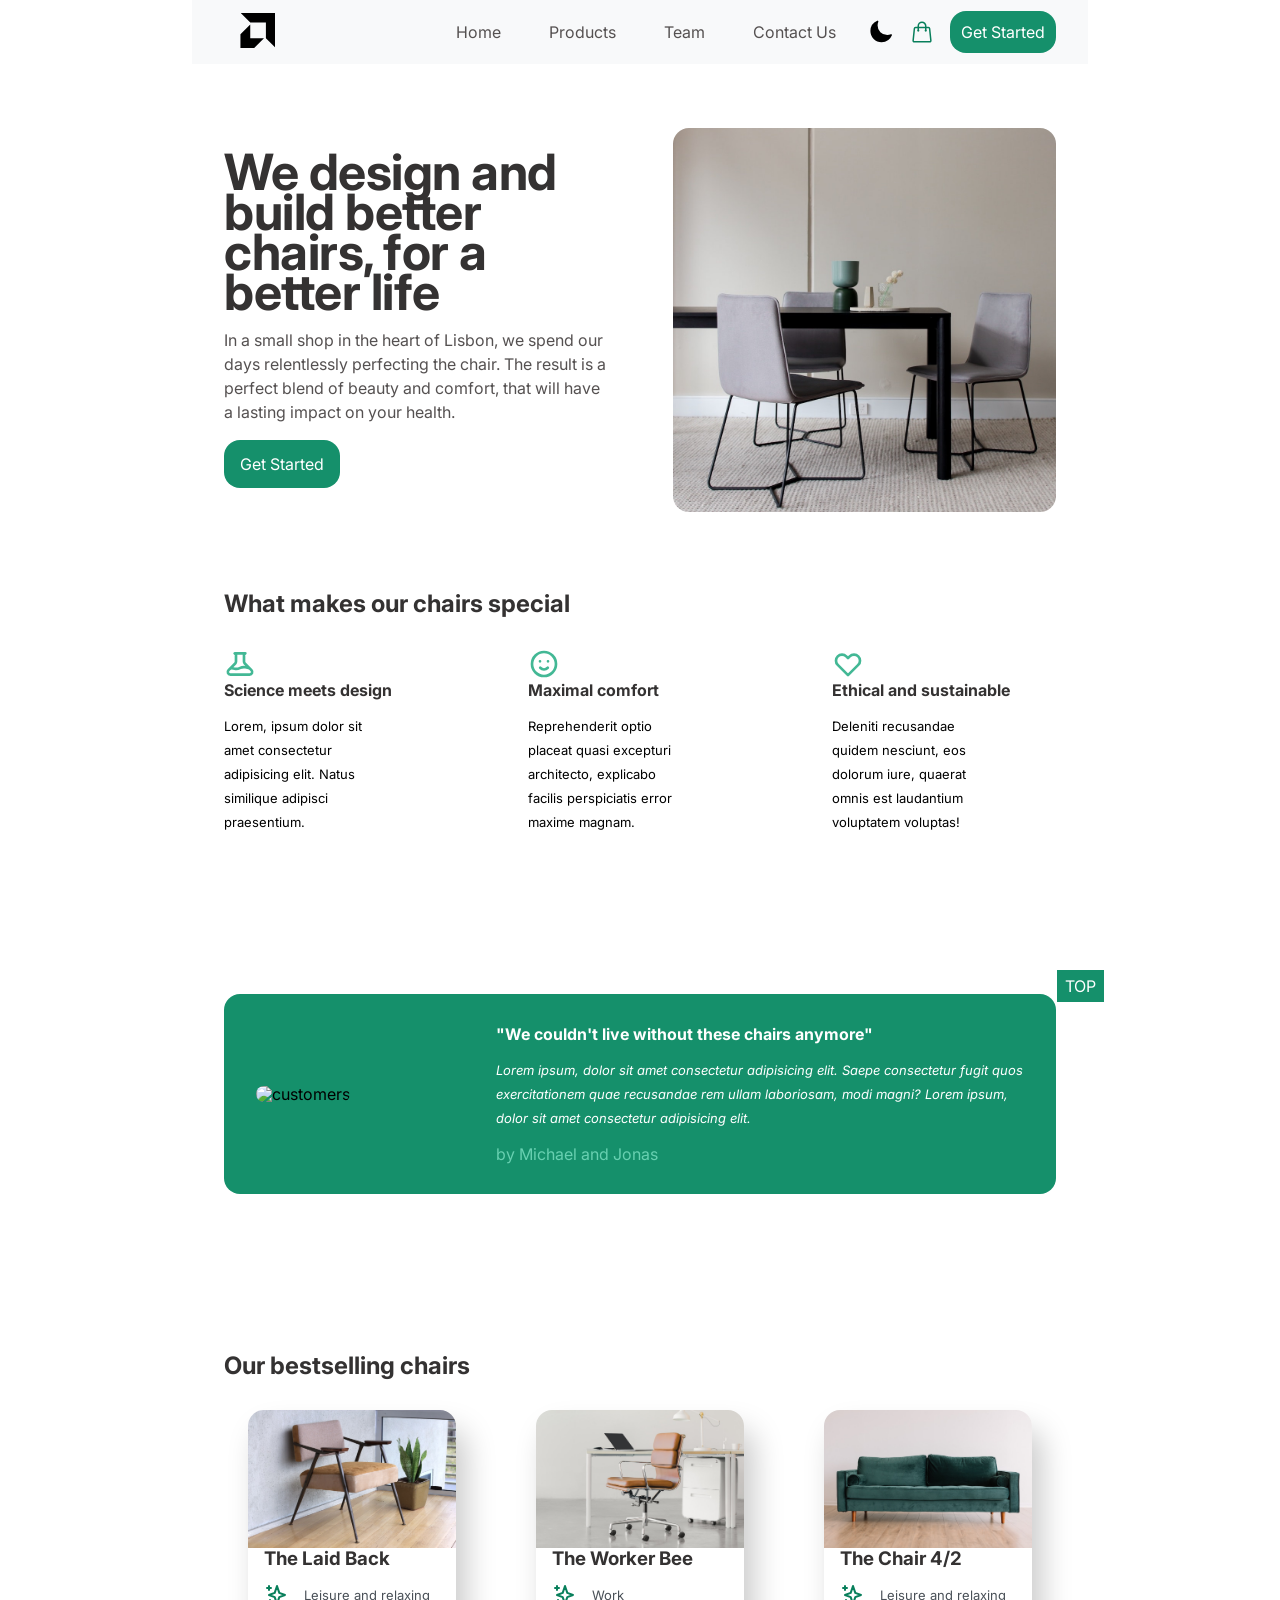
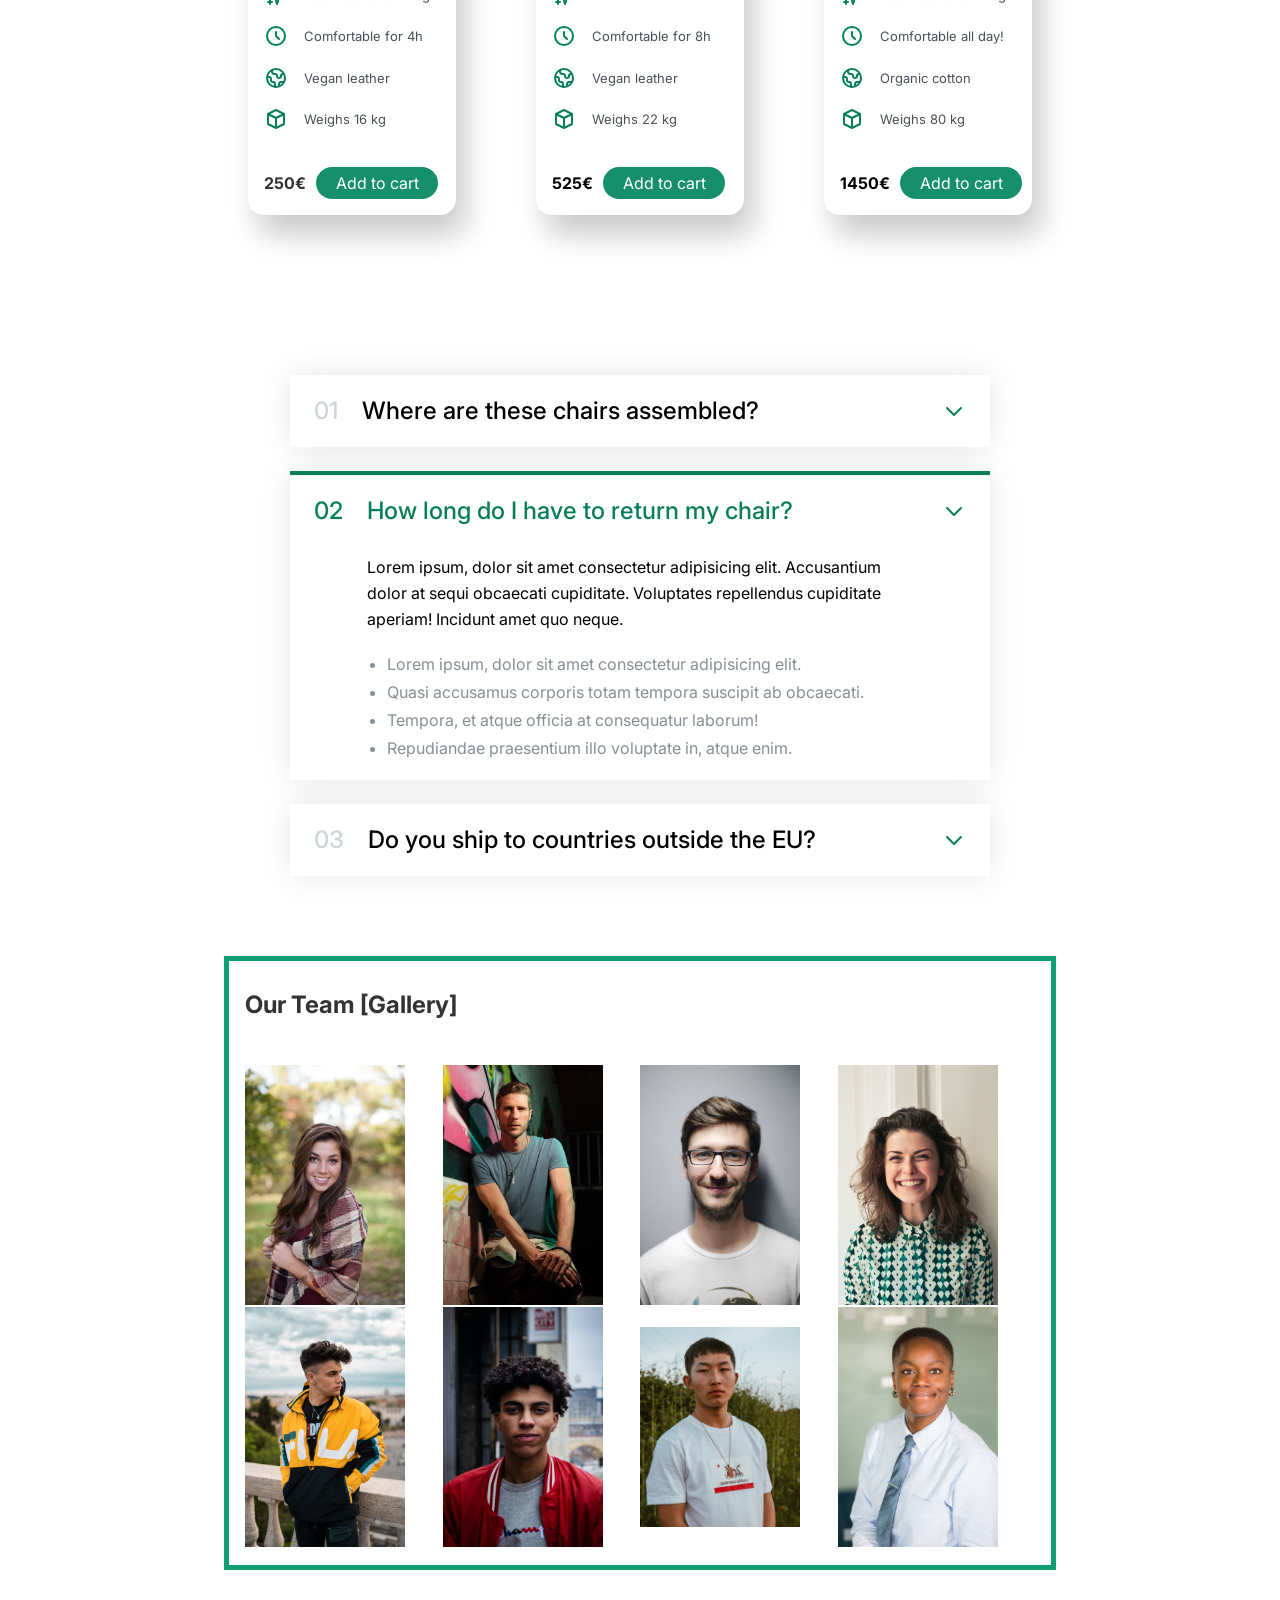
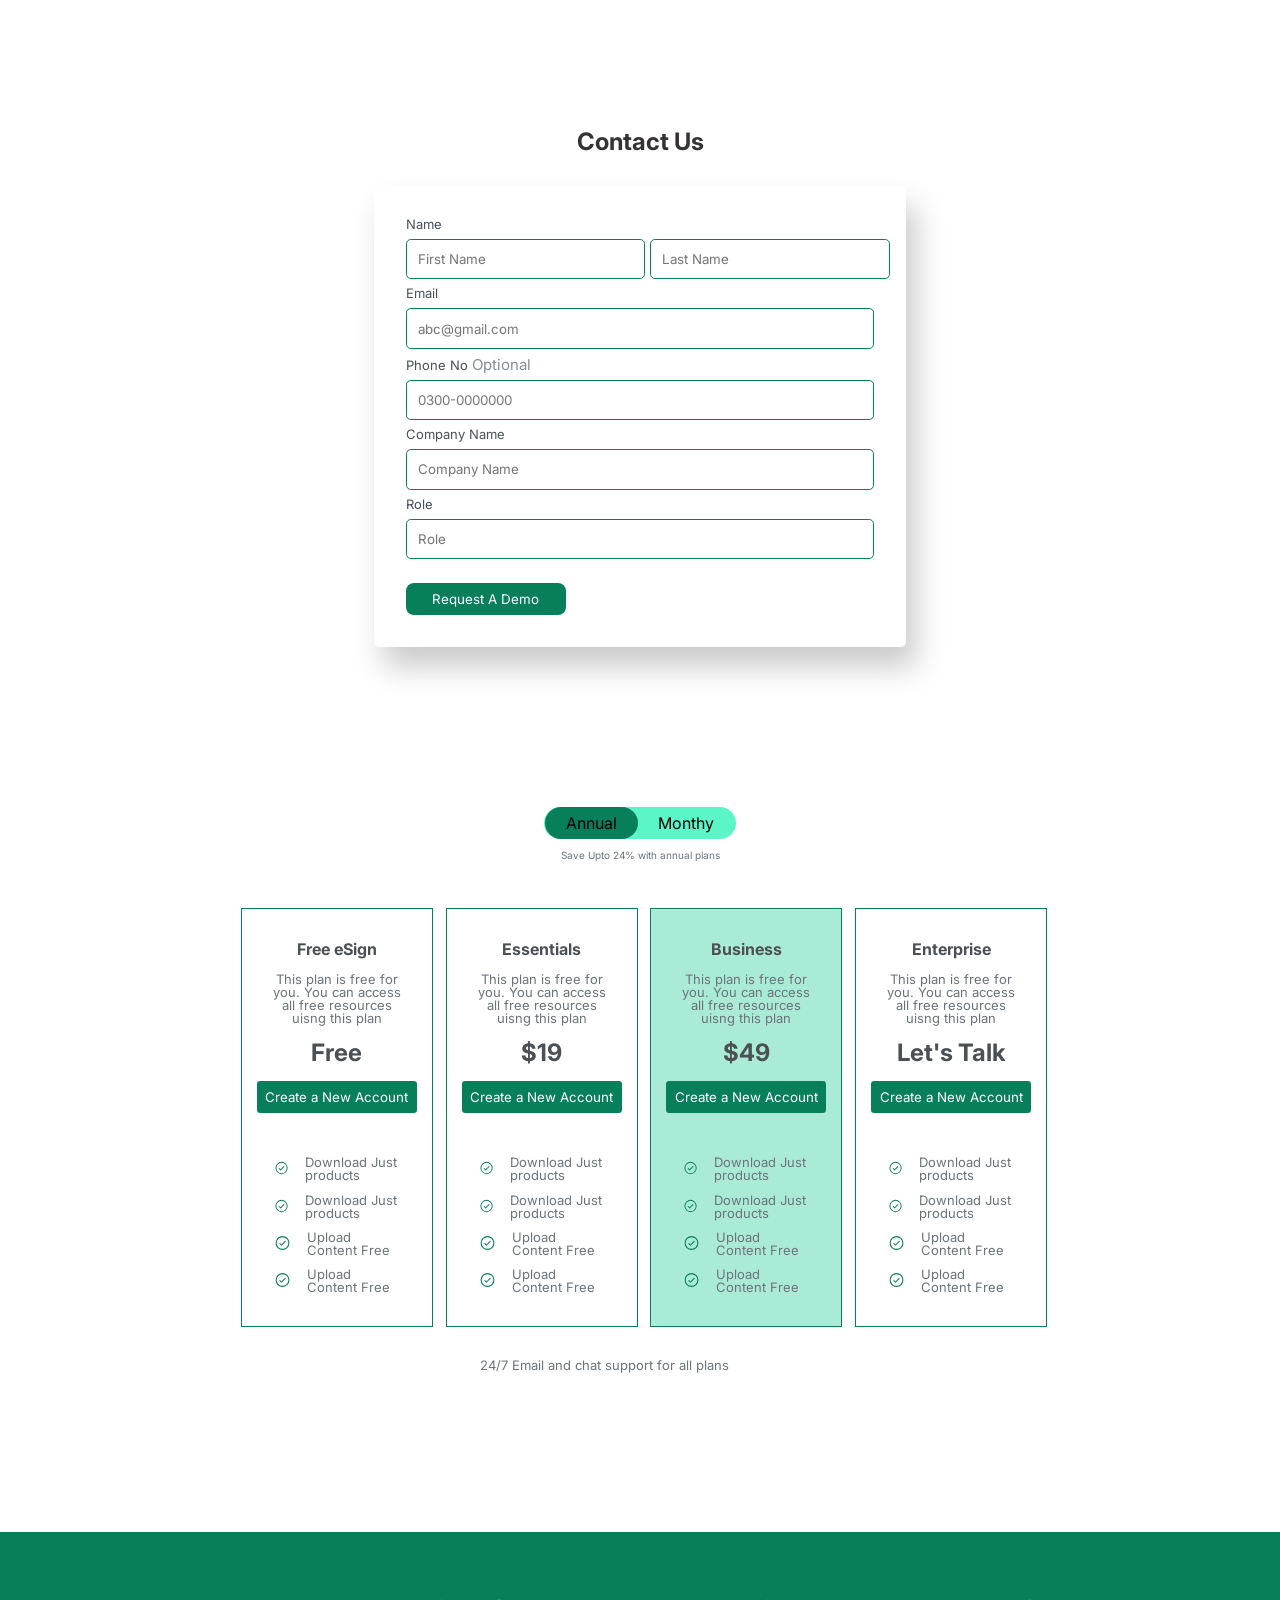
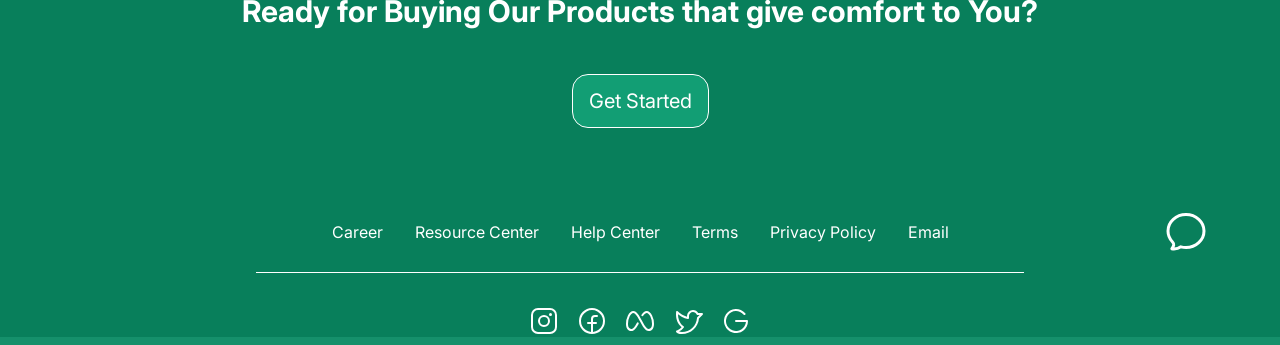
==== commit badd8135: "payment plans section added" ====
--- a/ShahidSite.html
+++ b/ShahidSite.html
@@ -37,10 +37,10 @@
             <a href="#products">Products</a>
           </li>
           <li>
-            <a href="#">Team</a>
+            <a href="#TeamSection">Team</a>
           </li>
           <li>
-            <a href="#footer">Contact Us</a>
+            <a href="#contactUs">Contact Us</a>
           </li>
         </ul>
         <svg
@@ -564,15 +564,13 @@
           </div>
         </div>
       </section>
-      <section class="CustomersProfilesSection">
-        <h2 class="clientsSatisfy">Our Satisfied Clients [Gallery]</h2>
+      <section class="CustomersProfilesSection" id="TeamSection">
+        <h2 class="clientsSatisfy">Our Team [Gallery]</h2>
         <div class="Galeries__section">
           <div class="gallery01">
             <img src="./gallery/gallery01.jpg" alt="" />
           </div>
-          <div class="gallery02">
-            <img src="./gallery/gallery02.jpg" alt="" />
-          </div>
+
           <div class="gallery03">
             <img src="./gallery/gallery03.jpg" alt="" />
           </div>
@@ -591,31 +589,204 @@
           <div class="gallery08">
             <img src="./gallery/gallery08.jpg" alt="" />
           </div>
-          <div class="gallery09">
-            <img src="./gallery/gallery09.jpg" alt="" />
-          </div>
+
           <div class="gallery10">
             <img src="./gallery/gallery10.jpg" alt="" />
           </div>
-          <div class="gallery11">
-            <img src="./gallery/gallery11.jpg" alt="" />
-          </div>
-          <div class="gallery12">
-            <img src="./gallery/gallery12.jpg" alt="" />
-          </div>
-          <div class="gallery13">
-            <img src="./gallery/gallery13.jpg" alt="" />
-          </div>
-          <div class="gallery14">
-            <img src="./gallery/gallery14.jpg" alt="" />
-          </div>
-          <div class="gallery15">
-            <img src="./gallery/gallery15.jpg" alt="" />
-          </div>
-          <div class="gallery16">
-            <img src="./gallery/gallery16.jpg" alt="" />
-          </div>
-        </div>
+       
+        </div>
+      </section>
+      <!-- contact us section  -->
+      <section class="ContactUsSection" id="contactUs">
+        <h2 class="ContactUsHeading">Contact Us</h2>
+        <div class="contact_form">
+          <p>Name</p>
+          <div class="FirstName__LastName">
+            <input class="fName" type="text" placeholder="First Name" />
+            <input class="lName" type="text" placeholder="Last Name" />
+          </div>
+          <span>Email</span>
+          <input class="email form" type="email" placeholder="abc@gmail.com" />
+          <span>Phone No <span class="optional">Optional</span></span>
+          <input class="phone form" type="text" placeholder="0300-0000000" />
+          <span>Company Name</span>
+          <input class="company form" type="text" placeholder="Company Name" />
+          <span>Role</span>
+          <input class="role form" type="text" placeholder="Role" />
+          <button class="demoBtn" type="submit">Request A Demo</button>
+        </div>
+      </section>
+      <section class="PaymentCards">
+        <div class="paymentTimeParent">
+          <div class="paymentTime">
+            <p class="annual plan openedPlan">Annual</p>
+            <p class="monthly plan">Monthy</p>
+          </div>
+          <p class="savingPlan">Save Upto 24% with annual plans</p>
+        </div>
+<div class="cardContainerGrandParent">
+       <figure class="payment__cardContainer">
+        <p class="freeEsign">Free eSign</p>
+        <p class="paymentcontainerDesc">This plan is free for you. You can access all free resources uisng this plan</p>
+        <h2 class="free">Free</h2>
+        <button class="paymentContainerBtn">Create a New Account</button>
+              <ul class="ul_paymentContainer">
+                <li>
+                  <svg xmlns="http://www.w3.org/2000/svg" width="24" height="24"
+                   fill="#0b7d5b" viewBox="0 0 256 256">
+                   <path d="M173.66,98.34a8,8,0,0,1,0,11.32l-56,56a8,8,0,0,1-11.32,0l-24-24a8,8,0,0,1,11.32-11.32L112,148.69l50.34-50.35A8,8,0,0,1,173.66,98.34ZM232,128A104,104,0,1,1,128,24,104.11,104.11,0,0,1,232,128Zm-16,0a88,88,0,1,0-88,88A88.1,88.1,0,0,0,216,128Z"></path></svg>
+                  <p>Download Just products</p>
+                </li>
+                <li>
+                  <svg xmlns="http://www.w3.org/2000/svg" width="24" height="24"
+                   fill="#0b7d5b" viewBox="0 0 256 256">
+                   <path d="M173.66,98.34a8,8,0,0,1,0,11.32l-56,56a8,8,0,0,1-11.32,0l-24-24a8,8,0,0,1,11.32-11.32L112,148.69l50.34-50.35A8,8,0,0,1,173.66,98.34ZM232,128A104,104,0,1,1,128,24,104.11,104.11,0,0,1,232,128Zm-16,0a88,88,0,1,0-88,88A88.1,88.1,0,0,0,216,128Z"></path></svg>
+                  <p>Download Just products</p>
+                </li>
+                <li>
+                  <svg xmlns="http://www.w3.org/2000/svg" width="24" height="24"
+                   fill="#0b7d5b" viewBox="0 0 256 256">
+                   <path d="M173.66,98.34a8,8,0,0,1,0,11.32l-56,56a8,8,0,0,1-11.32,0l-24-24a8,8,0,0,1,11.32-11.32L112,148.69l50.34-50.35A8,8,0,0,1,173.66,98.34ZM232,128A104,104,0,1,1,128,24,104.11,104.11,0,0,1,232,128Zm-16,0a88,88,0,1,0-88,88A88.1,88.1,0,0,0,216,128Z"></path></svg>
+                  <p>Upload Content Free</p>
+                </li>
+                <li>
+                  <svg xmlns="http://www.w3.org/2000/svg" width="24" height="24"
+                   fill="#0b7d5b" viewBox="0 0 256 256">
+                   <path d="M173.66,98.34a8,8,0,0,1,0,11.32l-56,56a8,8,0,0,1-11.32,0l-24-24a8,8,0,0,1,11.32-11.32L112,148.69l50.34-50.35A8,8,0,0,1,173.66,98.34ZM232,128A104,104,0,1,1,128,24,104.11,104.11,0,0,1,232,128Zm-16,0a88,88,0,1,0-88,88A88.1,88.1,0,0,0,216,128Z"></path></svg>
+                  <p>Upload Content Free</p>
+                </li>
+
+              </ul>     
+       </figure>
+       <figure class="payment__cardContainer">
+        <p class="freeEsign">Essentials</p>
+        <p class="paymentcontainerDesc">This plan is free for you. You can access all free resources uisng this plan</p>
+        <h2 class="free">$19</h2>
+        <button class="paymentContainerBtn">Create a New Account</button>
+              <ul class="ul_paymentContainer">
+                <li>
+                  <svg xmlns="http://www.w3.org/2000/svg" width="24" height="24"
+                   fill="#0b7d5b" viewBox="0 0 256 256">
+                   <path d="M173.66,98.34a8,8,0,0,1,0,11.32l-56,56a8,8,0,0,1-11.32,0l-24-24a8,8,0,0,1,11.32-11.32L112,148.69l50.34-50.35A8,8,0,0,1,173.66,98.34ZM232,128A104,104,0,1,1,128,24,104.11,104.11,0,0,1,232,128Zm-16,0a88,88,0,1,0-88,88A88.1,88.1,0,0,0,216,128Z"></path></svg>
+                  <p>Download Just products</p>
+                </li>
+                <li>
+                  <svg xmlns="http://www.w3.org/2000/svg" width="24" height="24"
+                   fill="#0b7d5b" viewBox="0 0 256 256">
+                   <path d="M173.66,98.34a8,8,0,0,1,0,11.32l-56,56a8,8,0,0,1-11.32,0l-24-24a8,8,0,0,1,11.32-11.32L112,148.69l50.34-50.35A8,8,0,0,1,173.66,98.34ZM232,128A104,104,0,1,1,128,24,104.11,104.11,0,0,1,232,128Zm-16,0a88,88,0,1,0-88,88A88.1,88.1,0,0,0,216,128Z"></path></svg>
+                  <p>Download Just products</p>
+                </li>
+                <li>
+                  <svg xmlns="http://www.w3.org/2000/svg" width="24" height="24"
+                   fill="#0b7d5b" viewBox="0 0 256 256">
+                   <path d="M173.66,98.34a8,8,0,0,1,0,11.32l-56,56a8,8,0,0,1-11.32,0l-24-24a8,8,0,0,1,11.32-11.32L112,148.69l50.34-50.35A8,8,0,0,1,173.66,98.34ZM232,128A104,104,0,1,1,128,24,104.11,104.11,0,0,1,232,128Zm-16,0a88,88,0,1,0-88,88A88.1,88.1,0,0,0,216,128Z"></path></svg>
+                  <p>Upload Content Free</p>
+                </li>
+                <li>
+                  <svg xmlns="http://www.w3.org/2000/svg" width="24" height="24"
+                   fill="#0b7d5b" viewBox="0 0 256 256">
+                   <path d="M173.66,98.34a8,8,0,0,1,0,11.32l-56,56a8,8,0,0,1-11.32,0l-24-24a8,8,0,0,1,11.32-11.32L112,148.69l50.34-50.35A8,8,0,0,1,173.66,98.34ZM232,128A104,104,0,1,1,128,24,104.11,104.11,0,0,1,232,128Zm-16,0a88,88,0,1,0-88,88A88.1,88.1,0,0,0,216,128Z"></path></svg>
+                  <p>Upload Content Free</p>
+                </li>
+
+              </ul>
+
+
+
+
+              <!-- 2nd card  -->
+
+              
+              
+       </figure>
+       <figure class="payment__cardContainer colorCard">
+        <p class="freeEsign">Business</p>
+        <p class="paymentcontainerDesc">This plan is free for you. You can access all free resources uisng this plan</p>
+        <h2 class="free">$49</h2>
+
+        <button class="paymentContainerBtn ">Create a New Account</button>
+              <ul class="ul_paymentContainer ">
+                <li>
+                  <svg xmlns="http://www.w3.org/2000/svg" width="24" height="24"
+                   fill="#0b7d5b" viewBox="0 0 256 256">
+                   <path d="M173.66,98.34a8,8,0,0,1,0,11.32l-56,56a8,8,0,0,1-11.32,0l-24-24a8,8,0,0,1,11.32-11.32L112,148.69l50.34-50.35A8,8,0,0,1,173.66,98.34ZM232,128A104,104,0,1,1,128,24,104.11,104.11,0,0,1,232,128Zm-16,0a88,88,0,1,0-88,88A88.1,88.1,0,0,0,216,128Z"></path></svg>
+                  <p>Download Just products</p>
+                </li>
+                <li>
+                  <svg xmlns="http://www.w3.org/2000/svg" width="24" height="24"
+                   fill="#0b7d5b" viewBox="0 0 256 256">
+                   <path d="M173.66,98.34a8,8,0,0,1,0,11.32l-56,56a8,8,0,0,1-11.32,0l-24-24a8,8,0,0,1,11.32-11.32L112,148.69l50.34-50.35A8,8,0,0,1,173.66,98.34ZM232,128A104,104,0,1,1,128,24,104.11,104.11,0,0,1,232,128Zm-16,0a88,88,0,1,0-88,88A88.1,88.1,0,0,0,216,128Z"></path></svg>
+                  <p>Download Just products</p>
+                </li>
+                <li>
+                  <svg xmlns="http://www.w3.org/2000/svg" width="24" height="24"
+                   fill="#0b7d5b" viewBox="0 0 256 256">
+                   <path d="M173.66,98.34a8,8,0,0,1,0,11.32l-56,56a8,8,0,0,1-11.32,0l-24-24a8,8,0,0,1,11.32-11.32L112,148.69l50.34-50.35A8,8,0,0,1,173.66,98.34ZM232,128A104,104,0,1,1,128,24,104.11,104.11,0,0,1,232,128Zm-16,0a88,88,0,1,0-88,88A88.1,88.1,0,0,0,216,128Z"></path></svg>
+                  <p>Upload Content Free</p>
+                </li>
+                <li>
+                  <svg xmlns="http://www.w3.org/2000/svg" width="24" height="24"
+                   fill="#0b7d5b" viewBox="0 0 256 256">
+                   <path d="M173.66,98.34a8,8,0,0,1,0,11.32l-56,56a8,8,0,0,1-11.32,0l-24-24a8,8,0,0,1,11.32-11.32L112,148.69l50.34-50.35A8,8,0,0,1,173.66,98.34ZM232,128A104,104,0,1,1,128,24,104.11,104.11,0,0,1,232,128Zm-16,0a88,88,0,1,0-88,88A88.1,88.1,0,0,0,216,128Z"></path></svg>
+                  <p>Upload Content Free</p>
+                </li>
+
+              </ul>
+
+
+
+
+              <!-- 2nd card  -->
+
+              
+              
+       </figure>
+       <figure class="payment__cardContainer ">
+        <p class="freeEsign">Enterprise</p>
+        <p class="paymentcontainerDesc">This plan is free for you. You can access all free resources uisng this plan</p>
+        <h2 class="free">Let's Talk</h2>
+        <button class="paymentContainerBtn">Create a New Account</button>
+              <ul class="ul_paymentContainer">
+                <li>
+                  <svg xmlns="http://www.w3.org/2000/svg" width="24" height="24"
+                   fill="#0b7d5b" viewBox="0 0 256 256">
+                   <path d="M173.66,98.34a8,8,0,0,1,0,11.32l-56,56a8,8,0,0,1-11.32,0l-24-24a8,8,0,0,1,11.32-11.32L112,148.69l50.34-50.35A8,8,0,0,1,173.66,98.34ZM232,128A104,104,0,1,1,128,24,104.11,104.11,0,0,1,232,128Zm-16,0a88,88,0,1,0-88,88A88.1,88.1,0,0,0,216,128Z"></path></svg>
+                  <p>Download Just products</p>
+                </li>
+                <li>
+                  <svg xmlns="http://www.w3.org/2000/svg" width="24" height="24"
+                   fill="#0b7d5b" viewBox="0 0 256 256">
+                   <path d="M173.66,98.34a8,8,0,0,1,0,11.32l-56,56a8,8,0,0,1-11.32,0l-24-24a8,8,0,0,1,11.32-11.32L112,148.69l50.34-50.35A8,8,0,0,1,173.66,98.34ZM232,128A104,104,0,1,1,128,24,104.11,104.11,0,0,1,232,128Zm-16,0a88,88,0,1,0-88,88A88.1,88.1,0,0,0,216,128Z"></path></svg>
+                  <p>Download Just products</p>
+                </li>
+                <li>
+                  <svg xmlns="http://www.w3.org/2000/svg" width="24" height="24"
+                   fill="#0b7d5b" viewBox="0 0 256 256">
+                   <path d="M173.66,98.34a8,8,0,0,1,0,11.32l-56,56a8,8,0,0,1-11.32,0l-24-24a8,8,0,0,1,11.32-11.32L112,148.69l50.34-50.35A8,8,0,0,1,173.66,98.34ZM232,128A104,104,0,1,1,128,24,104.11,104.11,0,0,1,232,128Zm-16,0a88,88,0,1,0-88,88A88.1,88.1,0,0,0,216,128Z"></path></svg>
+                  <p>Upload Content Free</p>
+                </li>
+                <li>
+                  <svg xmlns="http://www.w3.org/2000/svg" width="24" height="24"
+                   fill="#0b7d5b" viewBox="0 0 256 256">
+                   <path d="M173.66,98.34a8,8,0,0,1,0,11.32l-56,56a8,8,0,0,1-11.32,0l-24-24a8,8,0,0,1,11.32-11.32L112,148.69l50.34-50.35A8,8,0,0,1,173.66,98.34ZM232,128A104,104,0,1,1,128,24,104.11,104.11,0,0,1,232,128Zm-16,0a88,88,0,1,0-88,88A88.1,88.1,0,0,0,216,128Z"></path></svg>
+                  <p>Upload Content Free</p>
+                </li>
+
+              </ul>
+
+
+
+
+              <!-- 2nd card  -->
+
+              
+              
+       </figure>
+  
+      </div>
+      <p class="alltimeSupport">24/7 Email and chat support for all plans</p>
+        </div>
+       
       </section>
     </div>
     <div class="footer" id="footer">
--- a/shahidDesignSite.css
+++ b/shahidDesignSite.css
@@ -492,13 +492,196 @@
 .Galeries__section div img {
   width: 10rem;
 }
-.clientsSatisfy h2 {
-  color: rgb(52, 50, 50);
-}
 
 .clientsSatisfy {
   margin-top: 2rem;
   margin-left: 1rem;
   margin-bottom: 2rem;
   font-family: "Inter", sans-serif;
-}
+  color: rgb(52, 50, 50);
+}
+
+/* Contact Us Form Section  */
+.ContactUsSection {
+  width: 80%;
+  margin: 0px auto 0px auto;
+  margin-top: 10rem;
+  color: rgb(52, 50, 50);
+  /* border: 1px solid #087f5b; */
+}
+
+.contact_form {
+  width: 80%;
+  margin: auto;
+  display: flex;
+  flex-direction: column;
+  gap: 0.5rem;
+  /* border: 1px solid #080a09; */
+  padding: 2rem;
+  box-shadow: 10px 20px 30px rgba(0, 0, 0, 0.213);
+  border-radius: 5px;
+}
+.ContactUsHeading {
+  color: rgb(52, 50, 50);
+  display: flex;
+  justify-content: center;
+  margin-bottom: 2rem;
+}
+.ContactUsSection h2 {
+  color: rgb(52, 50, 50);
+}
+.FirstName__LastName {
+  display: flex;
+  justify-content: space-between;
+}
+.fName {
+  width: 20rem;
+  padding: 10px;
+}
+.lName {
+  margin-left: 5px;
+
+  overflow: hidden;
+}
+.contact_form input {
+  overflow: hidden;
+  padding: 0.7rem;
+  font-family: "inter";
+  color: #4c5055;
+  border: 1px solid #087f5b;
+  border-radius: 0.3rem;
+}
+.contact_form p,
+span {
+  font-family: "Inter";
+  font-size: small;
+  font-weight: large;
+  color: #495057;
+}
+
+input:focus {
+  outline: none !important;
+  border-color: #087f5b;
+  box-shadow: 1px 1px 7px #087f5b;
+}
+.contact_form button {
+  width: 10rem;
+  padding: 0.5rem;
+  background-color: #087f5b;
+  color: rgb(187, 173, 173);
+  border-radius: 0.5rem;
+  border: #087f5b;
+  cursor: pointer;
+  font-family: "Inter";
+  margin-top: 1rem;
+  color: white;
+}
+.contact_form button:hover {
+  background-color: #129e74;
+}
+.optional {
+  color: #868e96;
+  font-size: 15px;
+}
+
+/* Payment Plans Section  */
+.PaymentCards {
+  margin: 10rem auto auto auto;
+  border-radius: 0.3rem;
+}
+.paymentTimeParent {
+  display: flex;
+  flex-direction: column;
+  gap: 0.7rem;
+
+  align-items: center;
+}
+.paymentTime {
+  /* border: 2px solid blue; */
+  background-color: #5af6c7;
+  display: flex;
+  justify-content: center;
+
+  width: 12rem;
+  margin: auto;
+  border-radius: 2rem;
+}
+.cardContainerGrandParent {
+  display: flex;
+  gap: 0.3rem;
+  justify-content: center;
+  margin-bottom: 2rem;
+}
+.paymentTimeParent > p {
+  font-family: "Inter";
+  font-size: x-small;
+  color: #6c737b;
+}
+.plan {
+  padding: 0.5rem 1.3rem 0.5rem 1.3rem;
+  cursor: pointer;
+}
+.openedPlan {
+  background-color: #087f5b;
+  border-radius: 2rem;
+}
+.payment__cardContainer {
+  border: 1px solid #087f5b;
+  width: 12rem;
+  display: flex;
+  flex-direction: column;
+  align-items: center;
+  gap: 1rem;
+  padding: 2rem;
+  margin-top: 3rem;
+  margin-left: 0.5rem;
+  border: 1px solid #0b7d5b;
+}
+.paymentContainerBtn {
+  background-color: #087f5b;
+  border: transparent;
+  border-radius: 0.2rem;
+  color: white;
+  width: 10rem;
+  padding: 0.5rem;
+  cursor: pointer;
+}
+.paymentcontainerDesc {
+  text-align: center;
+  width: 9rem;
+  color: #6c737b;
+  font-size: small;
+}
+.paymentContainerBtn:hover {
+  background-color: #129e74;
+}
+.freeEsign {
+  font-weight: bold;
+  color: #4c5055;
+}
+.free {
+  color: #4c5055;
+}
+.ul_paymentContainer {
+  list-style: none;
+  margin-top: 1rem;
+}
+.ul_paymentContainer li {
+  display: flex;
+  gap: 1rem;
+  margin-top: 0.7rem;
+  color: #6c737b;
+  font-size: small;
+}
+.ul_paymentContainer ul li svg {
+  width: 2rem;
+}
+.alltimeSupport {
+  width: 20rem;
+  color: #6c737b;
+  margin: auto;
+  font-size: small;
+}
+.colorCard {
+  background-color: #aaebd7;
+}
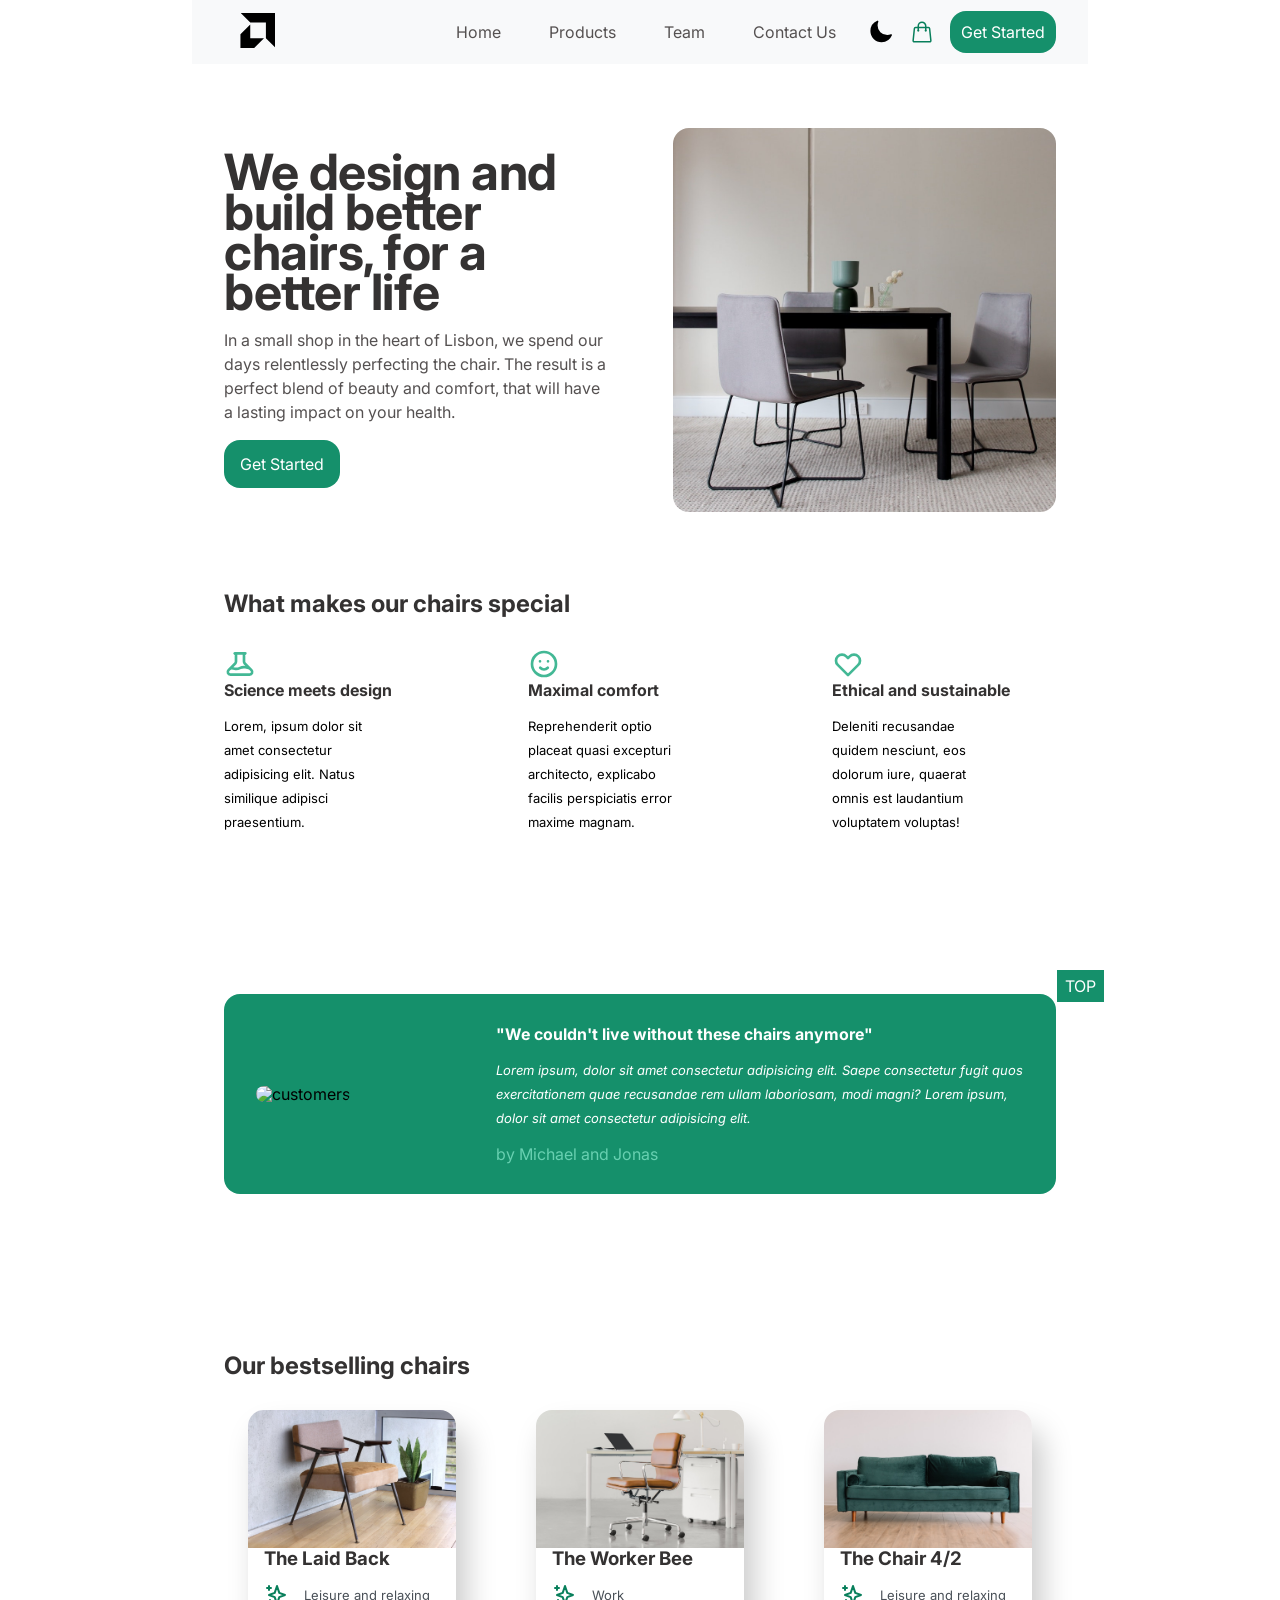
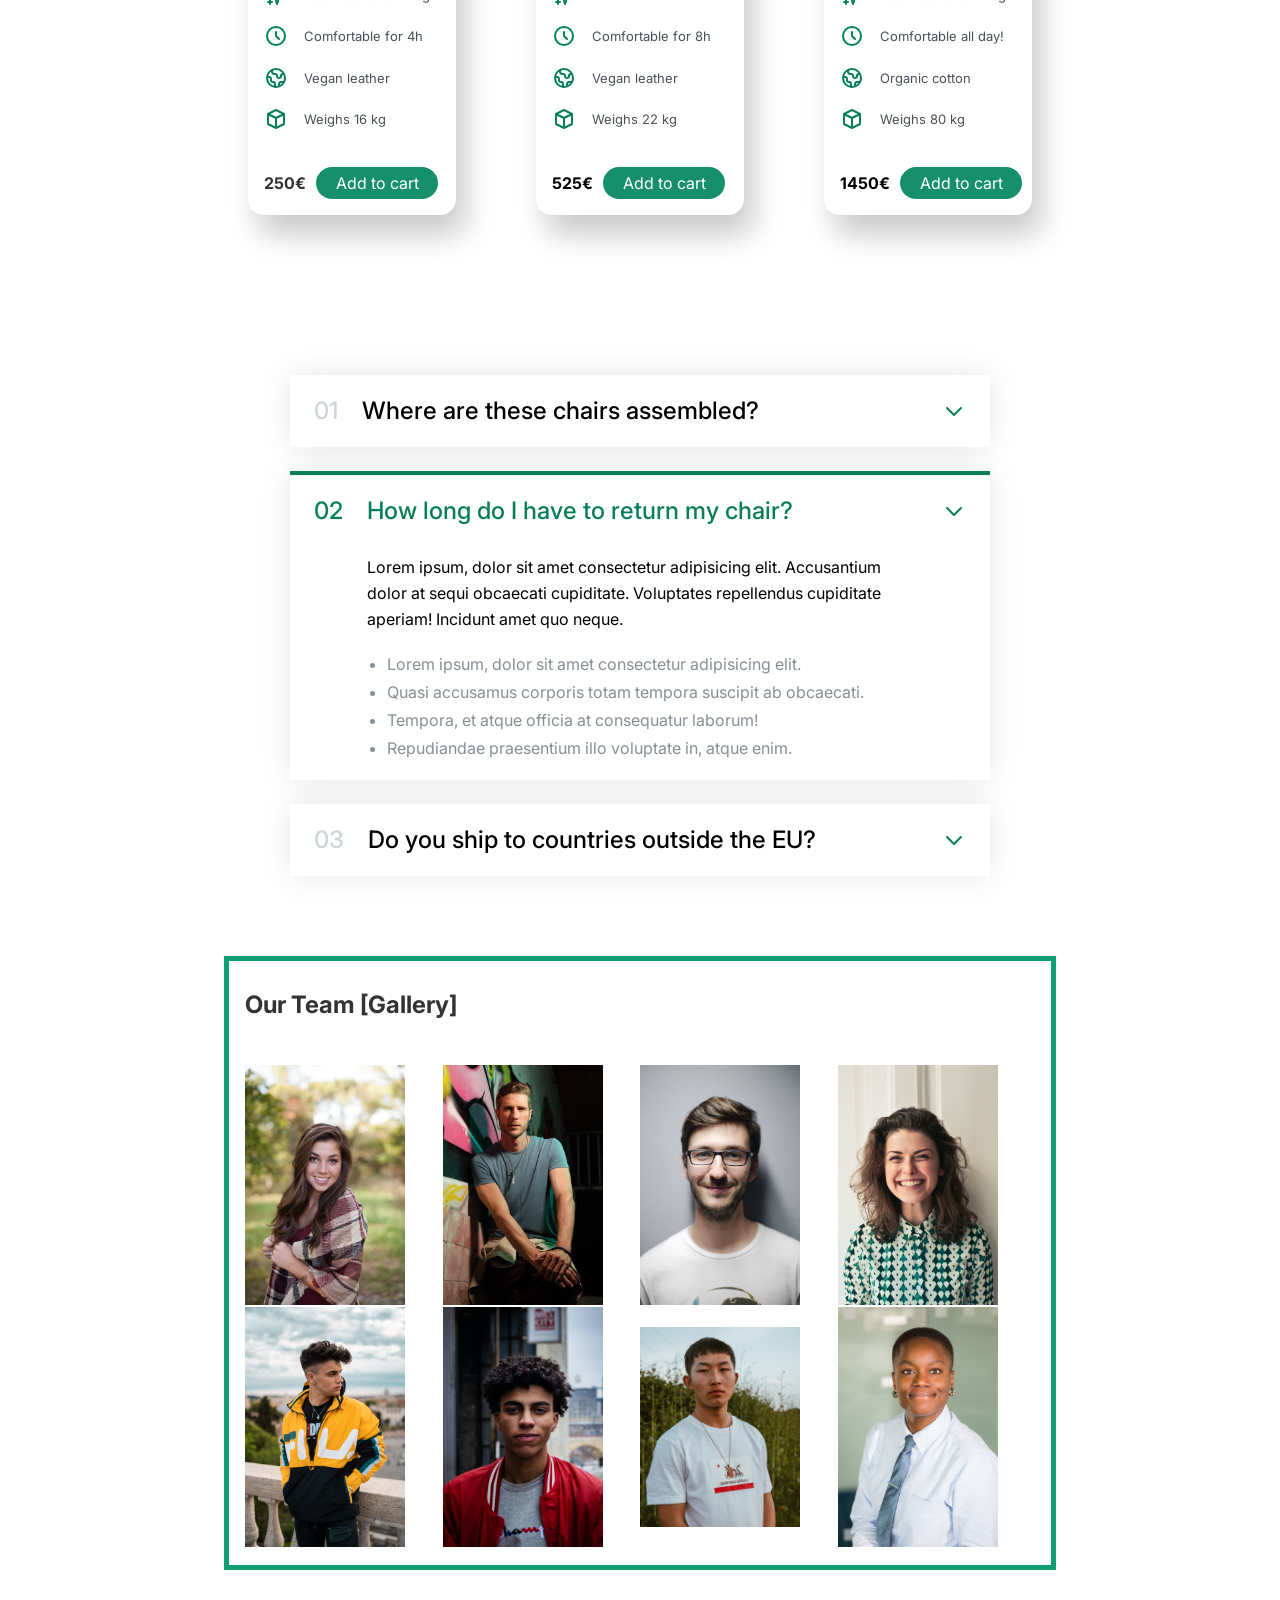
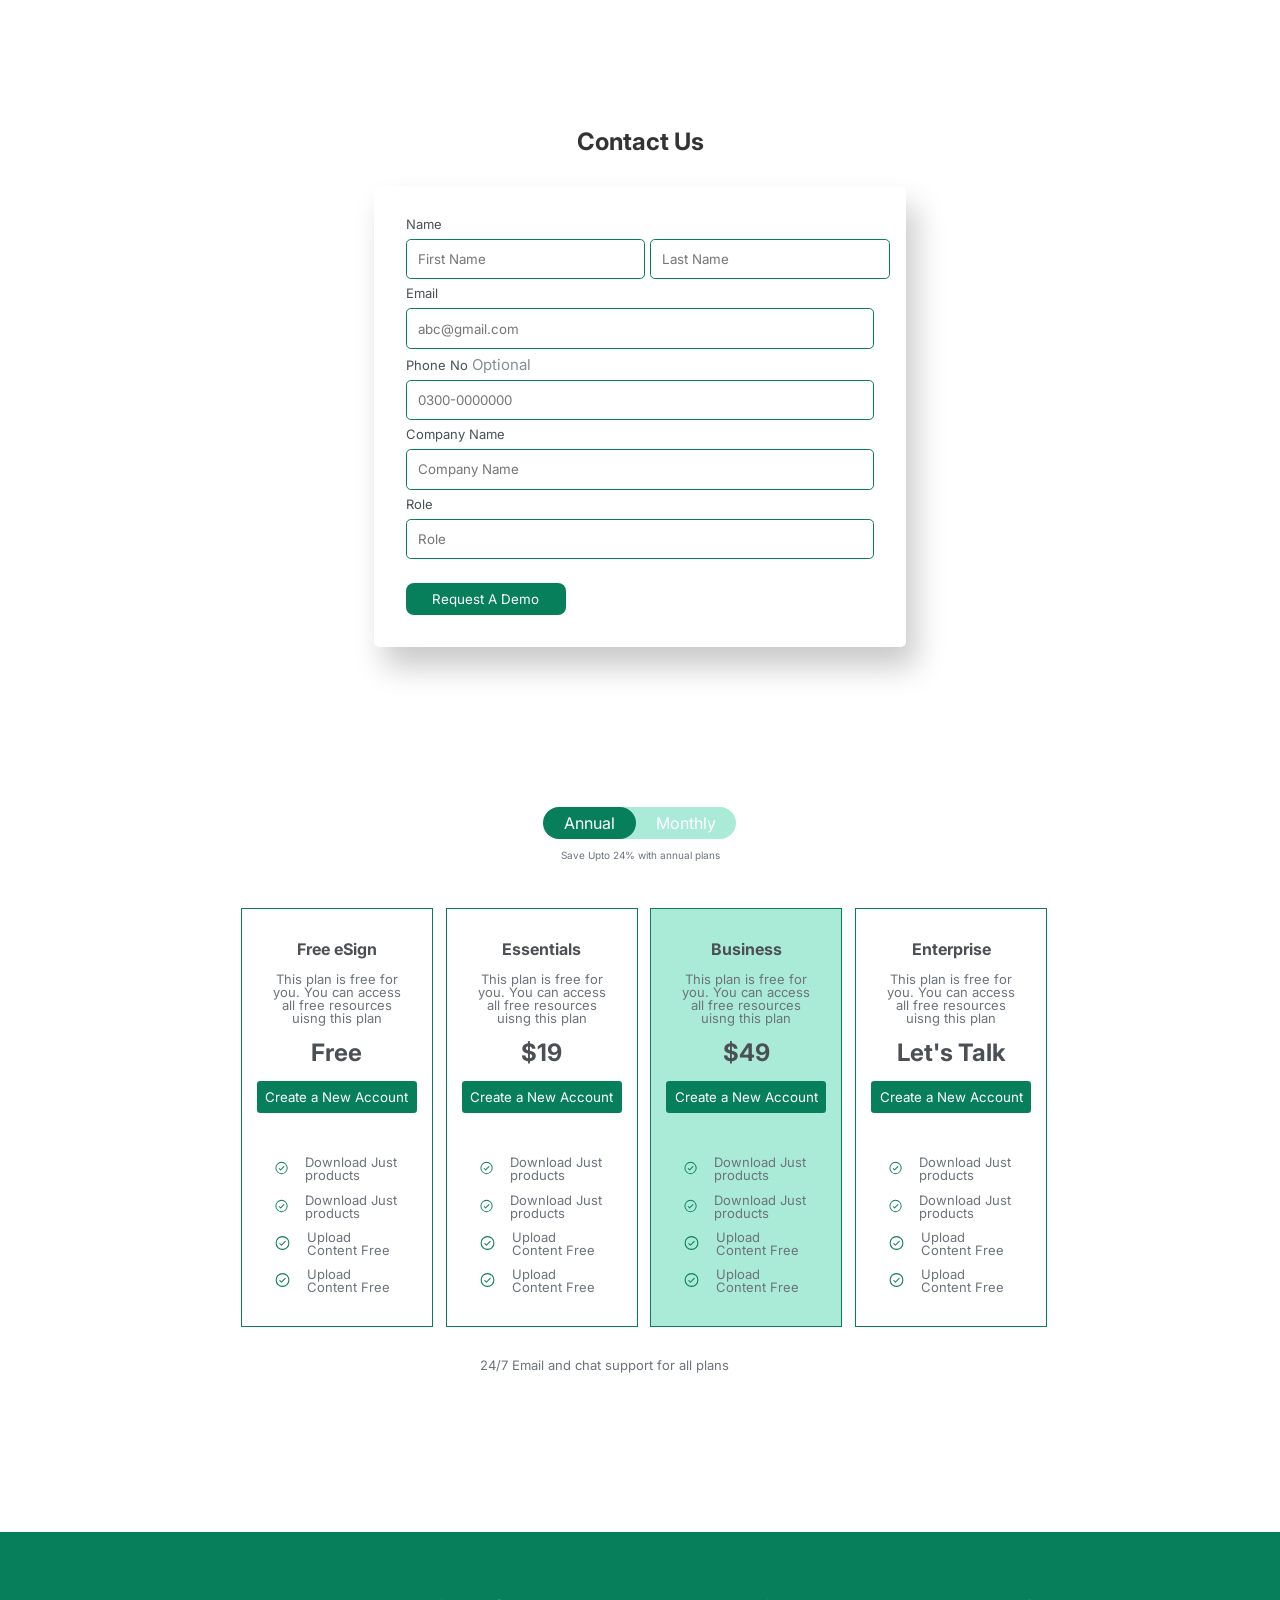
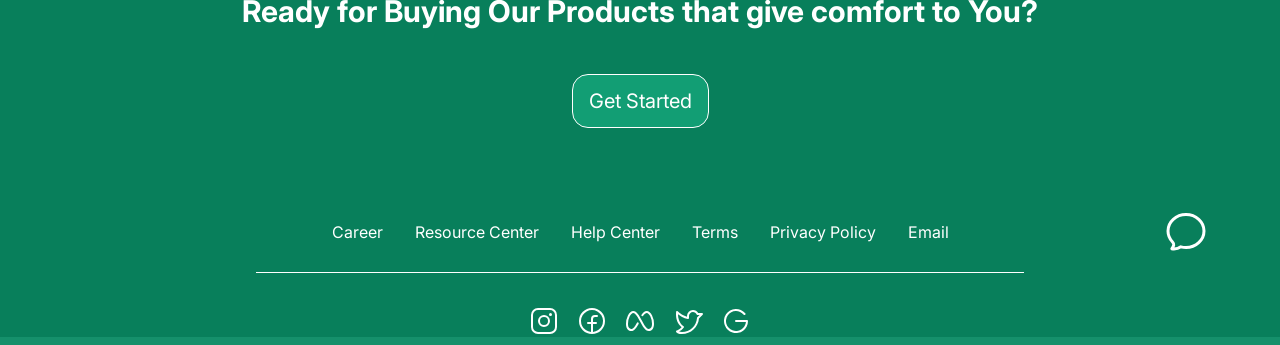
==== commit eda94a13: "cart functionality added" ====
--- a/ShahidSite.html
+++ b/ShahidSite.html
@@ -76,15 +76,16 @@
         </div>
       </div>
     </div>
-    <!-- <div class="CollectionCart">
-      <div class="itemsAdded">
-        <ol>
-          <li>The Laid Back</li>
-          <li>The Laid Back</li>
-          <li>The Laid Back</li>
-        </ol>
+   <div>
+    <div class="cart_container visibility">
+      <div class="cartList">
+    <ol class="cart_ol">
+     
+    </ol>
       </div>
-    </div> -->
+      
+    </div>
+   </div>
     <!-- Startups Introduction Section  -->
     <div class="Container__companyIntro">
       <header>
@@ -620,7 +621,7 @@
         <div class="paymentTimeParent">
           <div class="paymentTime">
             <p class="annual plan openedPlan">Annual</p>
-            <p class="monthly plan">Monthy</p>
+            <p class="monthly plan">Monthly</p>
           </div>
           <p class="savingPlan">Save Upto 24% with annual plans</p>
         </div>
--- a/shahidDesignSite.css
+++ b/shahidDesignSite.css
@@ -59,21 +59,35 @@
   width: 1.5rem;
   cursor: pointer;
 }
-/* .CollectionCart {
-  background-color: #087f5b;
-  width: 15rem;
-  margin-left: 60%;
+
+.cart_container {
+  background-color: #36a483;
+  width: 13rem;
+
+  position: absolute;
+  top: 4rem;
+  left: -1rem;
+  display: flex;
+  justify-content: center;
+
+  border-radius: 0.5rem;
+  color: white;
+  margin-left: 65%;
+  opacity: 0.8;
+}
+.cart_ol {
+  display: flex;
+  flex-direction: column;
+  gap: 1rem;
+}
+.visibility {
+  display: none;
+}
+.cartList {
   padding: 2rem;
-  color: white;
-  font-family: "Inter";
-  border-radius: 1rem;
-} */
-.CollectionCart div ol li {
-  margin-top: 0.4rem;
-  margin-left: 2rem;
-  /* background-color: rgb(62, 54, 54); */
-}
-
+  display: flex;
+  flex-direction: column;
+}
 .Navbar__menu {
   display: flex;
   list-style: none;
@@ -593,12 +607,12 @@
   display: flex;
   flex-direction: column;
   gap: 0.7rem;
-
+  color: white;
   align-items: center;
 }
 .paymentTime {
   /* border: 2px solid blue; */
-  background-color: #5af6c7;
+  background-color: #aaebd7;
   display: flex;
   justify-content: center;
 
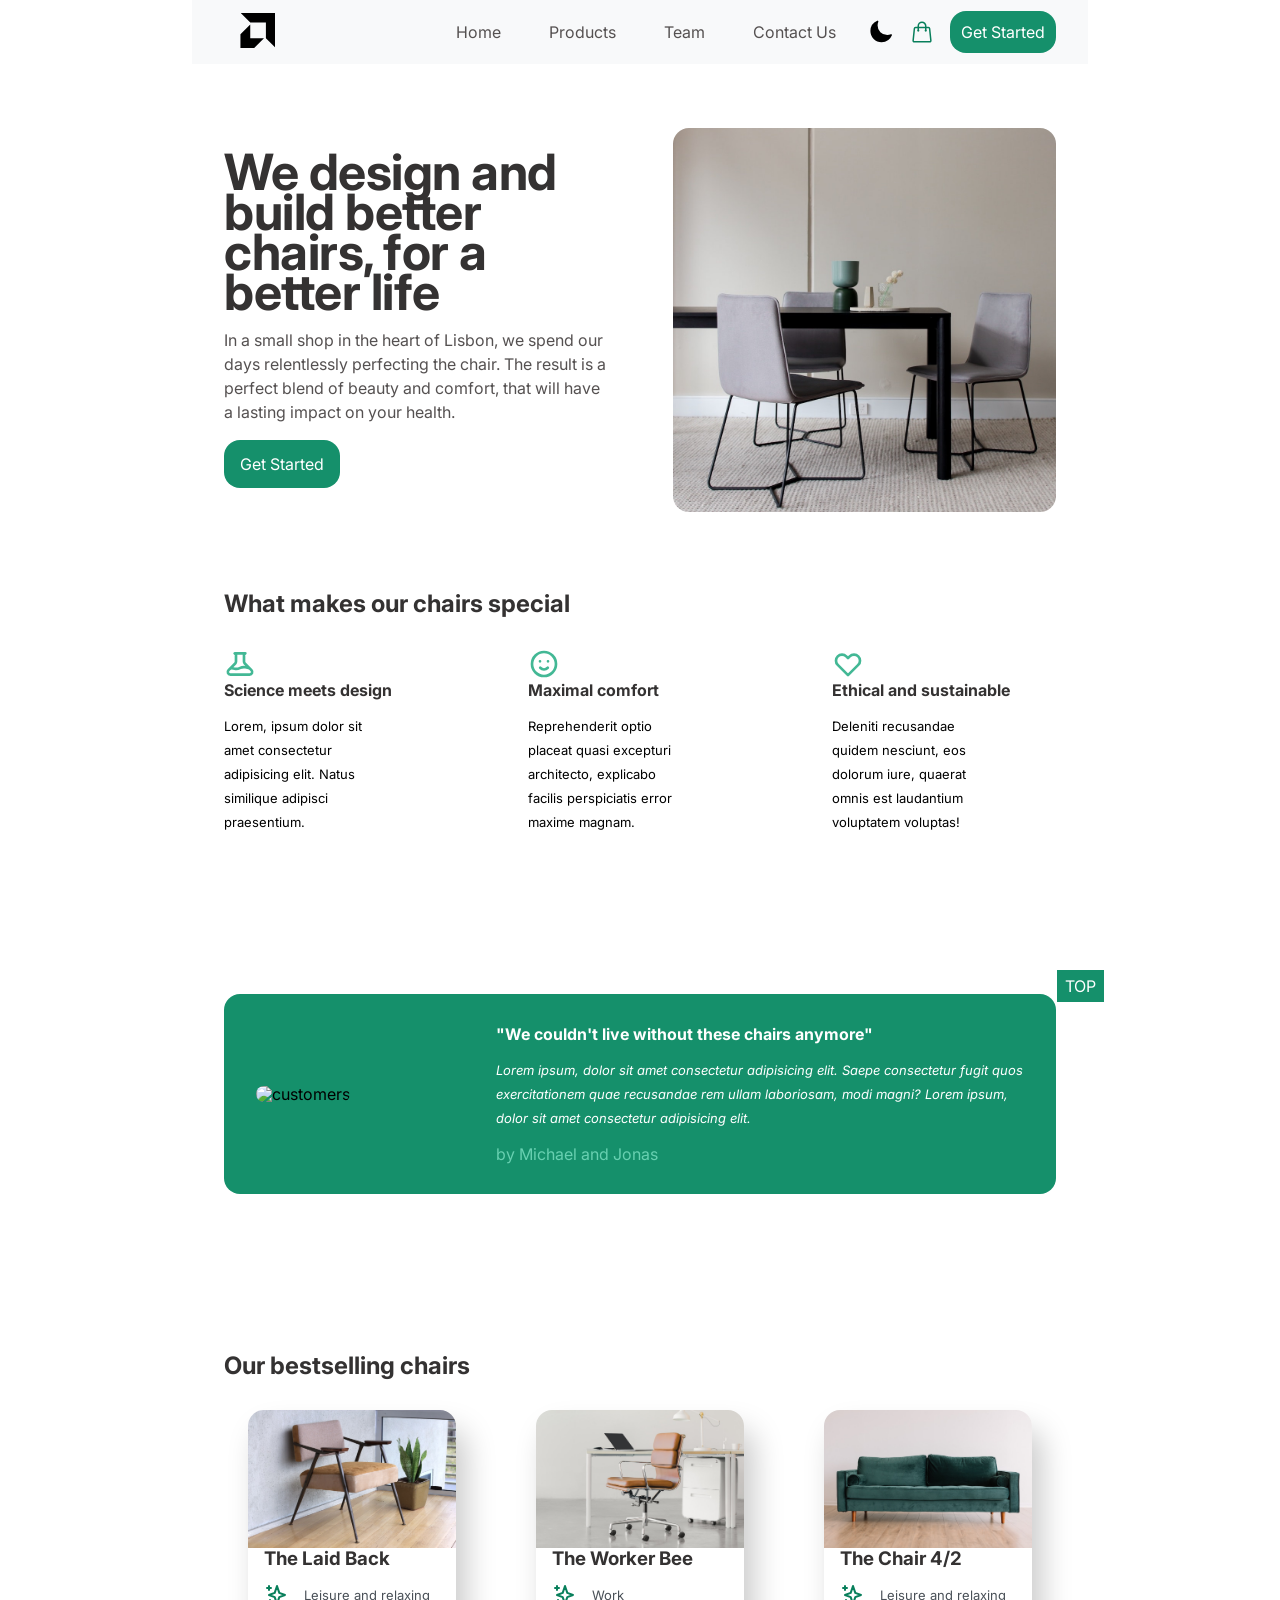
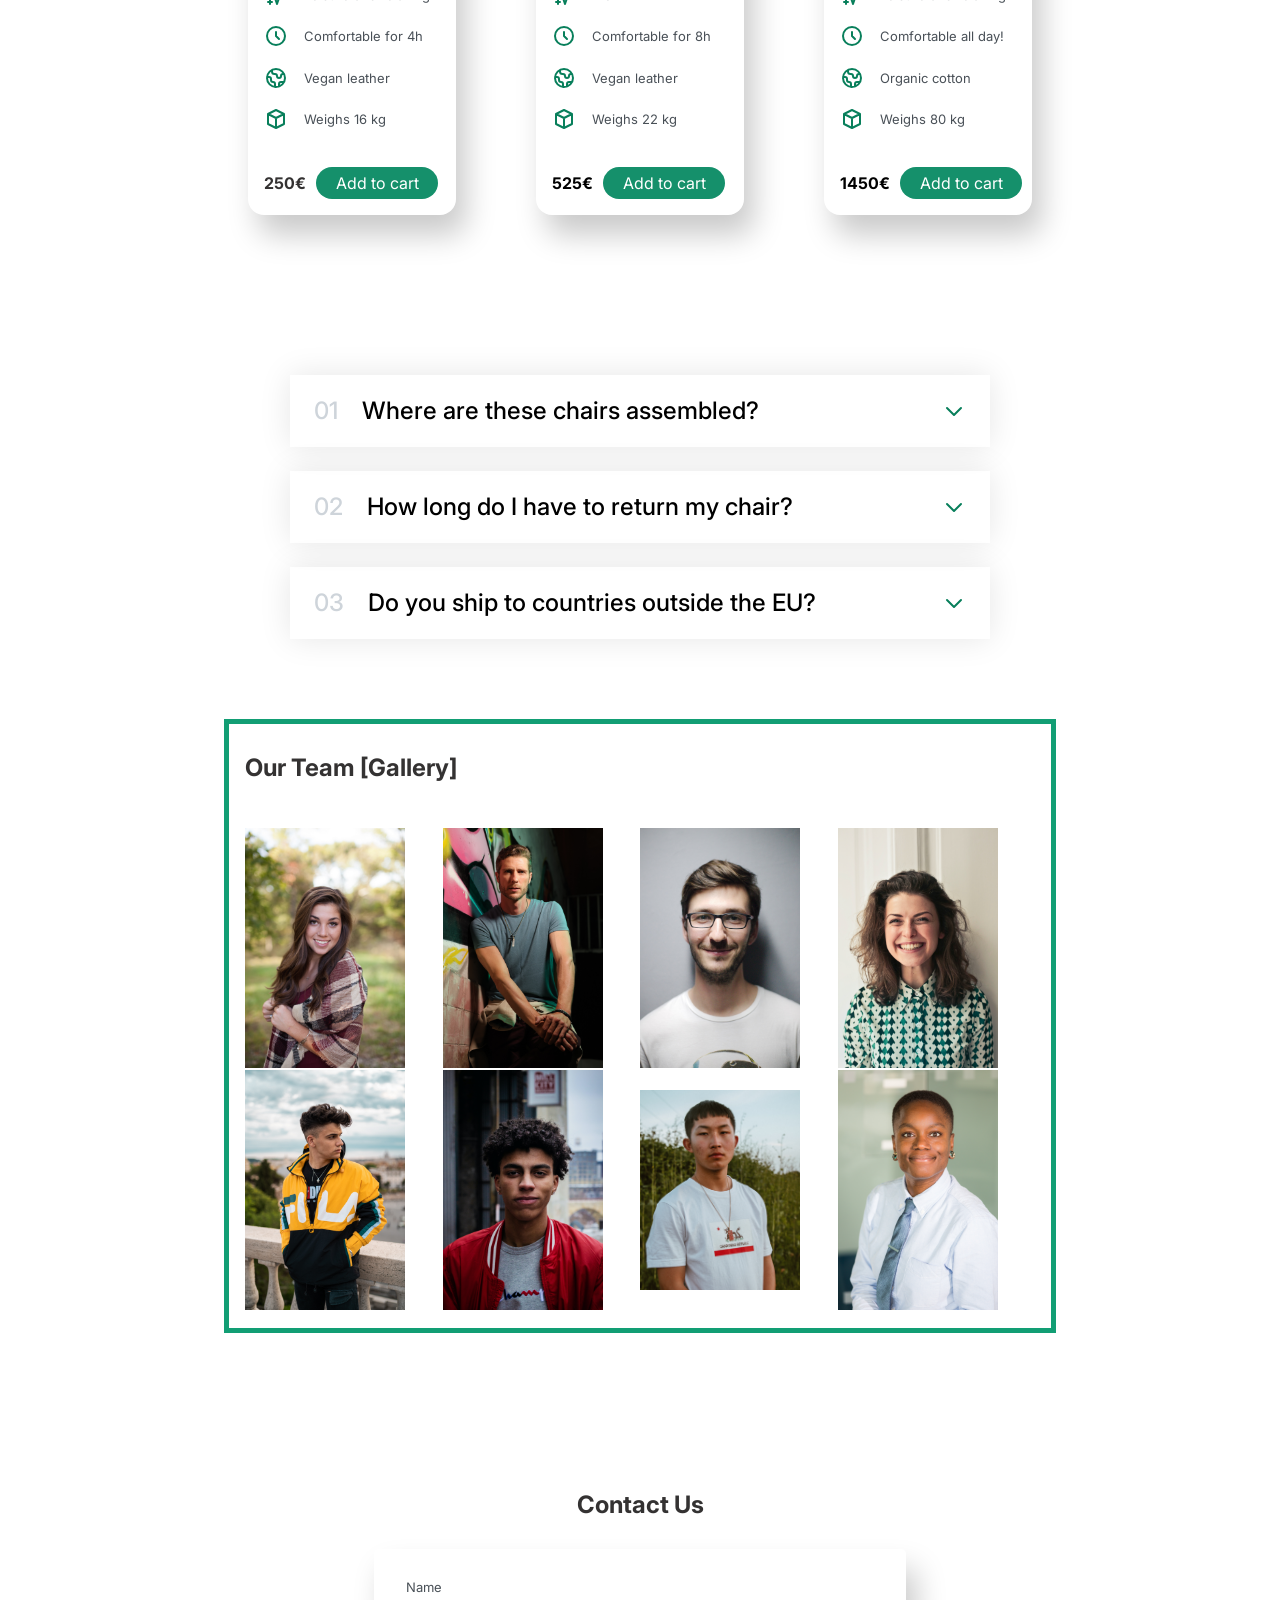
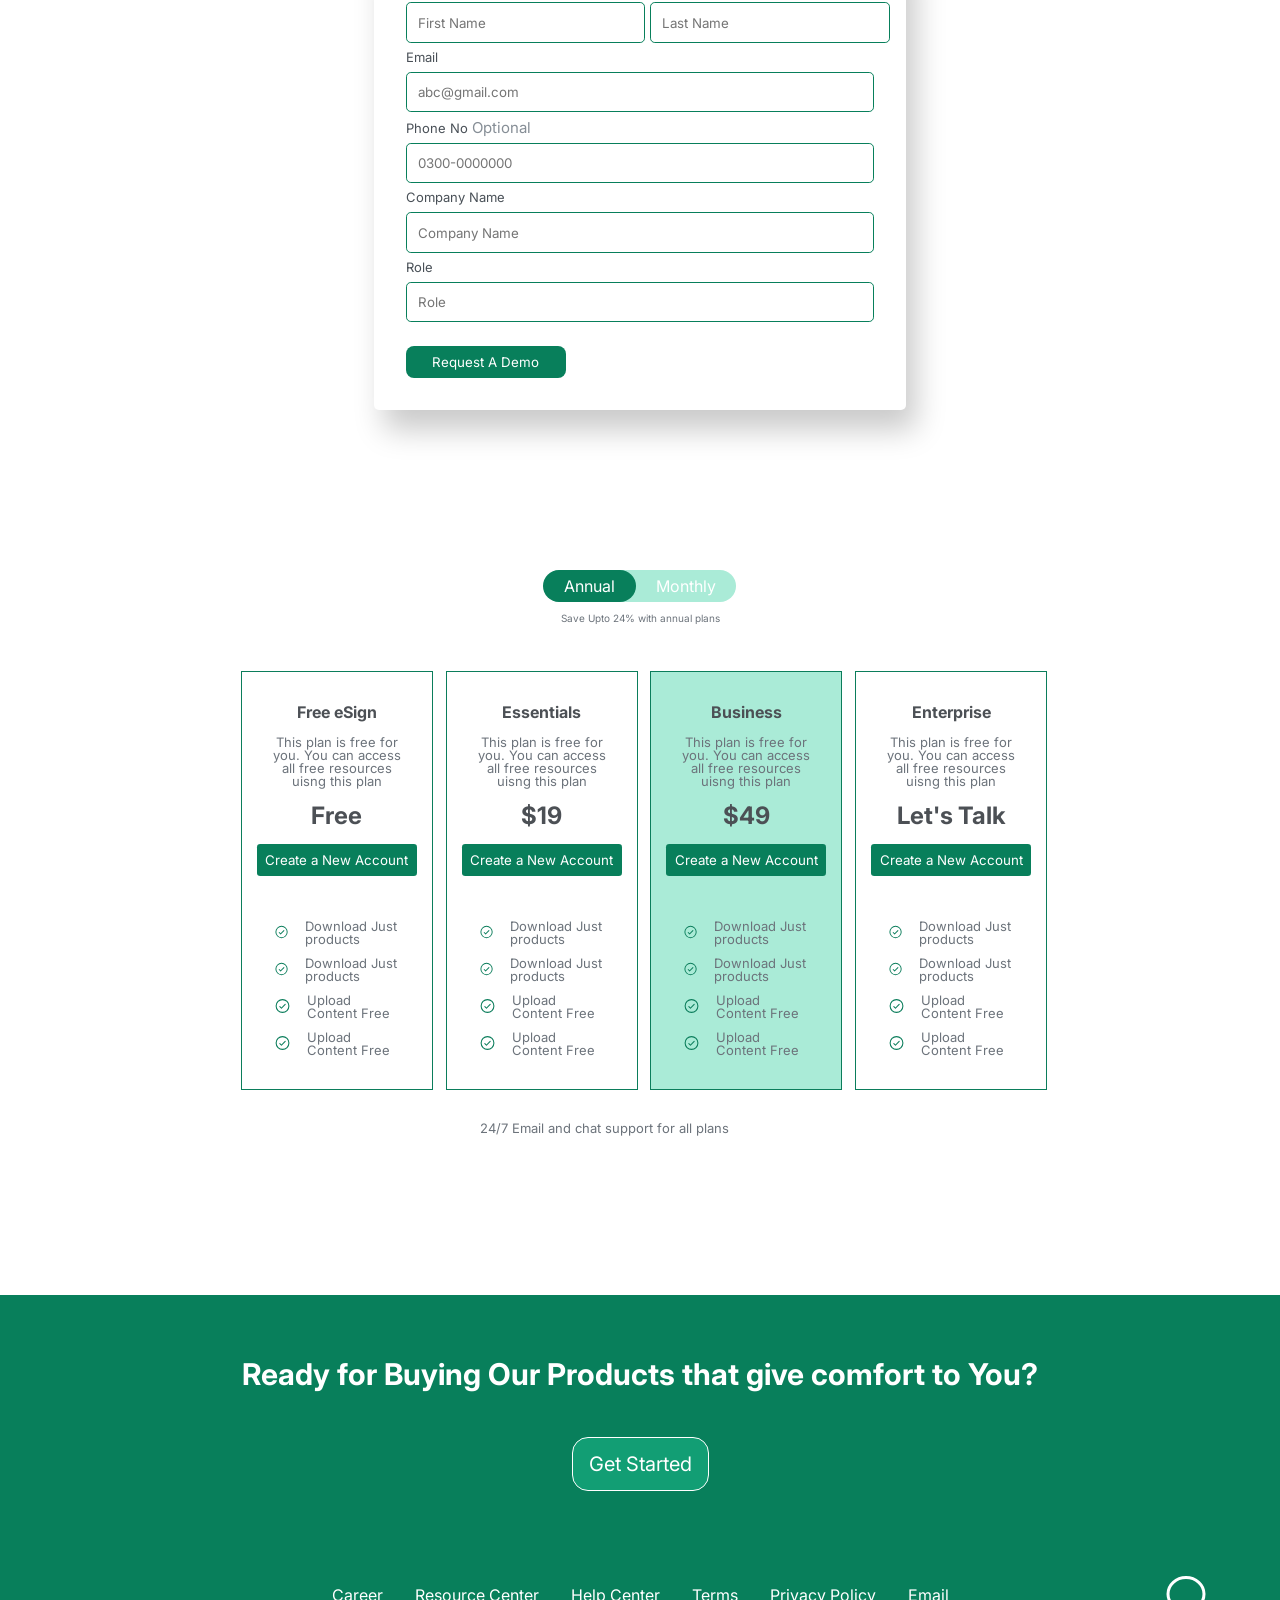
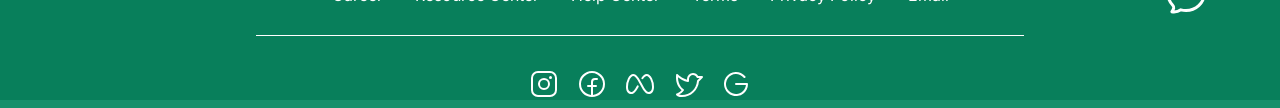
==== commit 0a56eaef: "FAQs functionality added Added FAQs functionality added in site and also change button after added p" ====
--- a/ShahidSite.html
+++ b/ShahidSite.html
@@ -492,7 +492,7 @@
             </div>
           </div>
 
-          <div class="item open">
+          <div class="item ">
             <p class="number">02</p>
             <p class="text">How long do I have to return my chair?</p>
             <svg
--- a/shahidDesignSite.css
+++ b/shahidDesignSite.css
@@ -349,7 +349,7 @@
 .item {
   box-shadow: 0 0 32px rgba(0, 0, 0, 0.1);
   padding: 24px;
-
+  cursor: pointer;
   display: grid;
   grid-template-columns: auto 1fr auto;
   column-gap: 24px;
